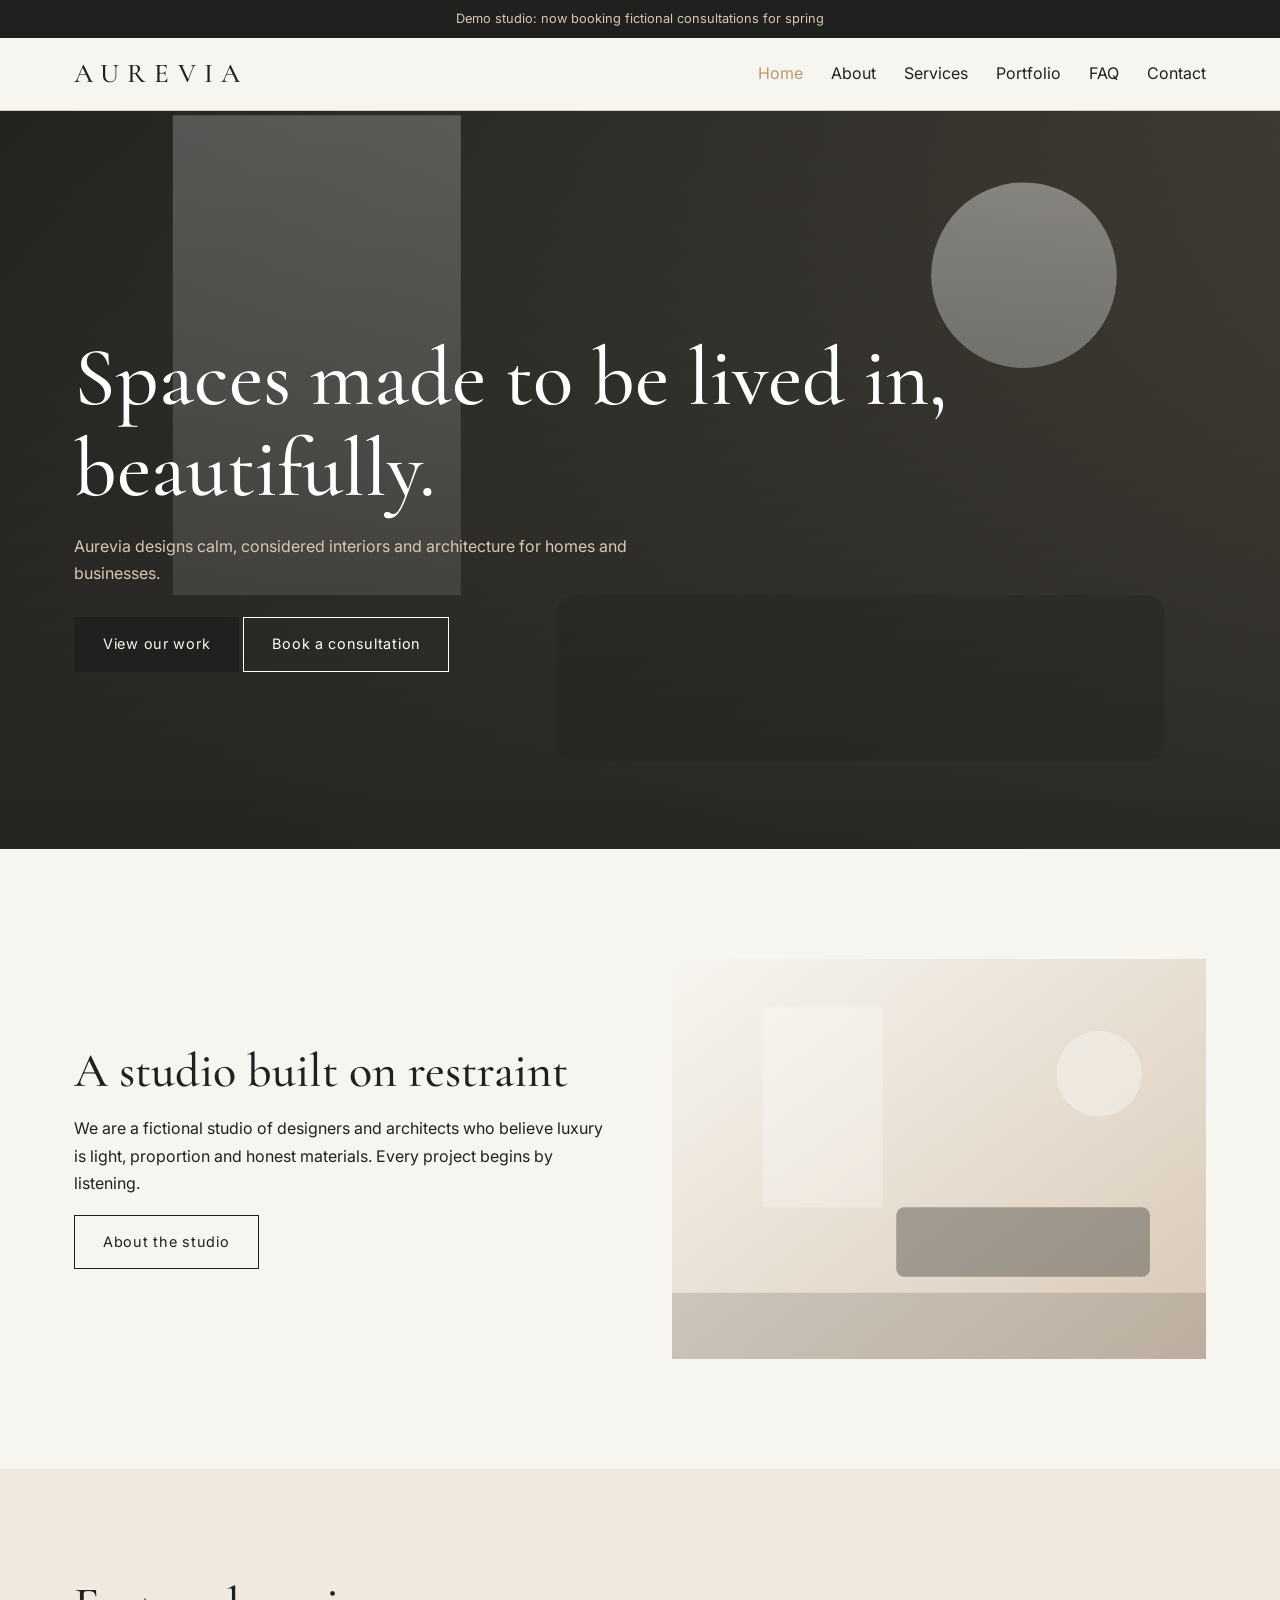
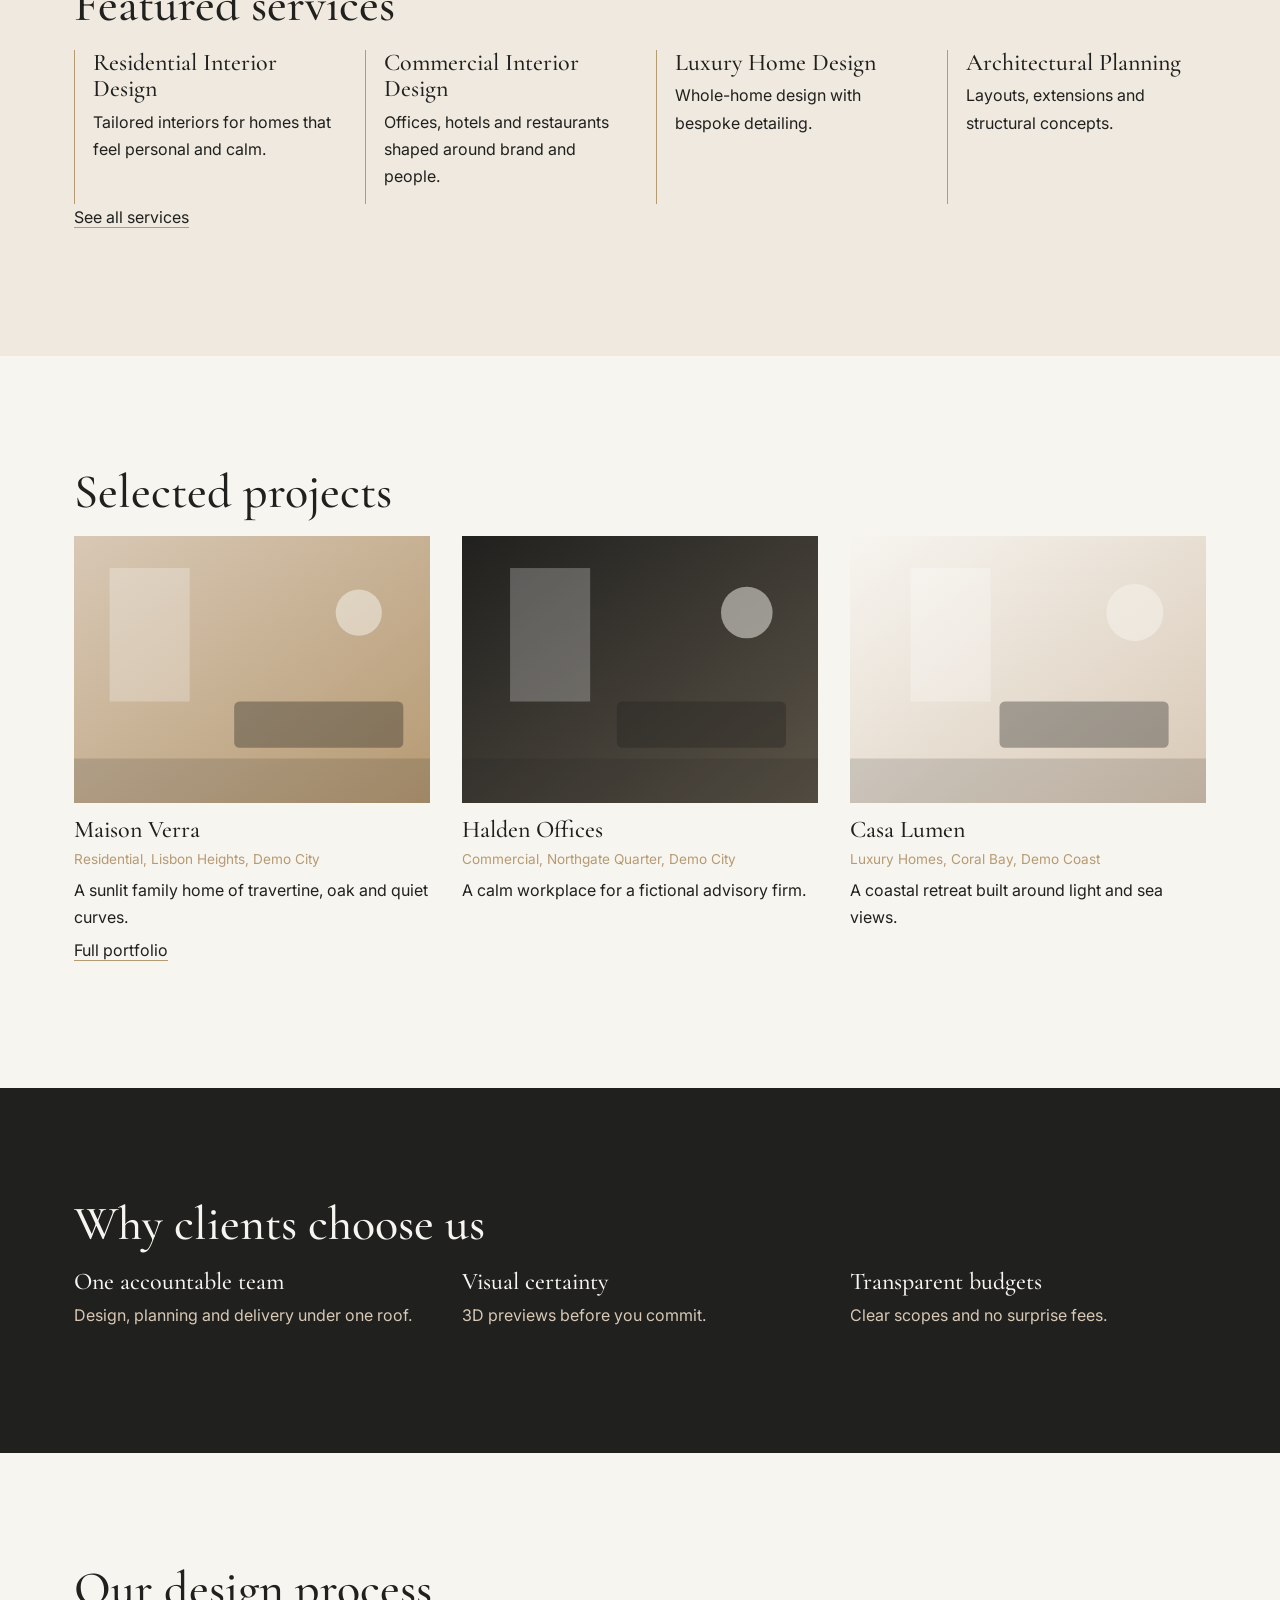
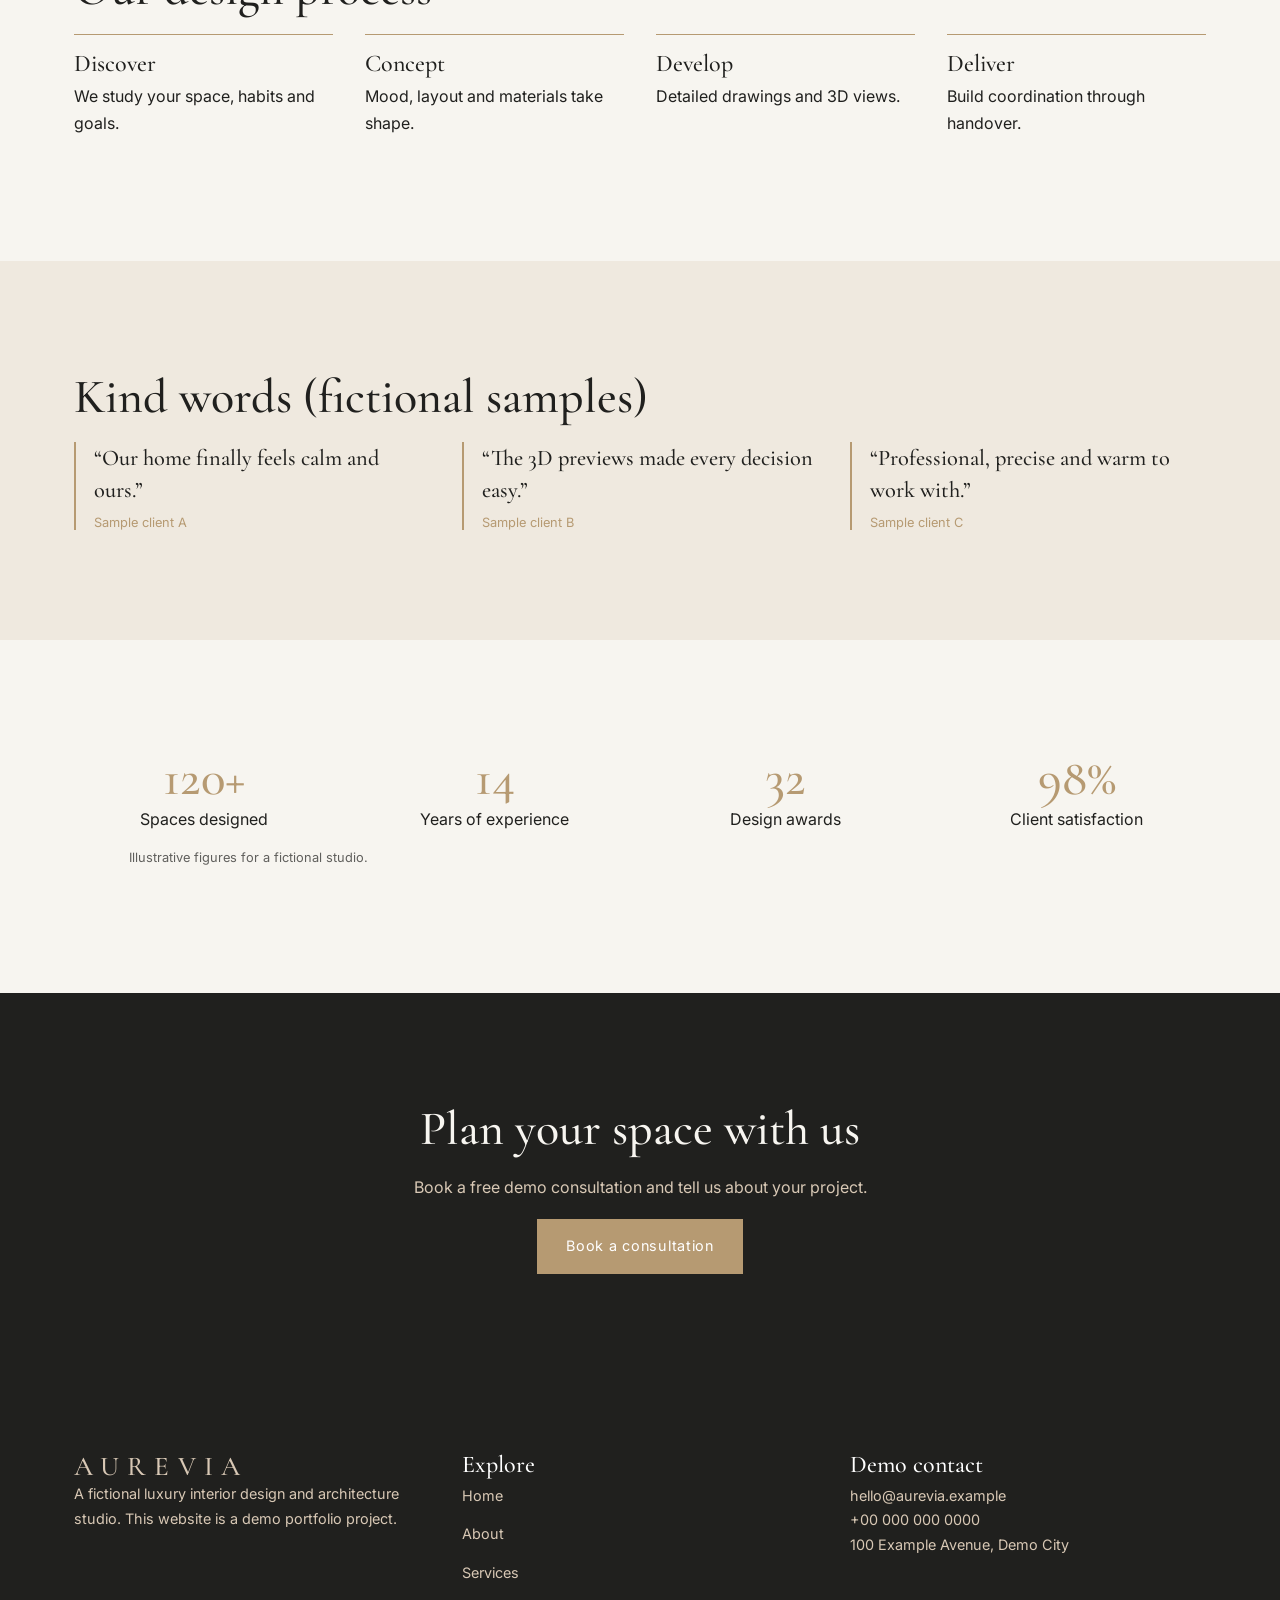
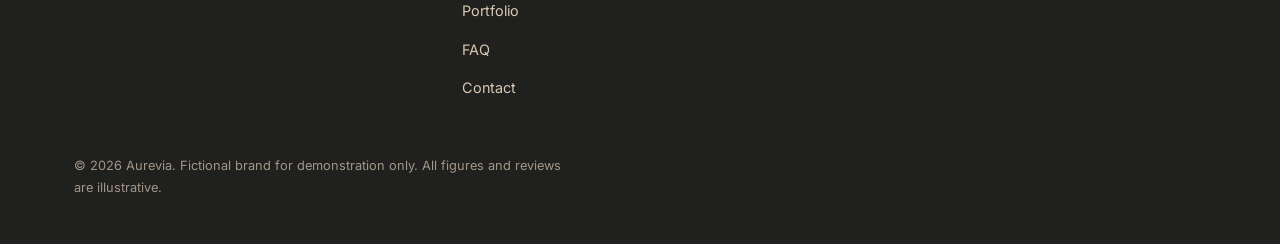
==== index.html @ c49447d6 "Add complete AUREVIA static website" ====
<!doctype html><html lang="en"><head><meta charset="utf-8"><meta name="viewport" content="width=device-width,initial-scale=1"><title>Luxury Interior Design & Architecture | AUREVIA</title><meta name="description" content="Aurevia is a fictional luxury interior design and architecture studio (demo website)."><meta property="og:title" content="Luxury Interior Design & Architecture | AUREVIA"><meta property="og:description" content="Aurevia is a fictional luxury interior design and architecture studio (demo website)."><meta property="og:type" content="website"><meta name="robots" content="index,follow"><link rel="preconnect" href="https://fonts.googleapis.com"><link href="https://fonts.googleapis.com/css2?family=Cormorant+Garamond:wght@400;500;600&family=Inter:wght@400;500&display=swap" rel="stylesheet"><link rel="stylesheet" href="css/style.css"><script type="application/ld+json">{"@context":"https://schema.org","@type":"HomeAndConstructionBusiness","name":"Aurevia (fictional demo)","address":{"@type":"PostalAddress","streetAddress":"100 Example Avenue","addressLocality":"Demo City"},"email":"hello@aurevia.example"}</script><noscript><style>#ld{display:none}.rv{opacity:1;transform:none}</style></noscript></head><body><div id="ld"><span class="logo">AUREVIA</span></div><a class="skip" href="#main">Skip to content</a><div class="bar">Demo studio: now booking fictional consultations for spring</div><header><div class="wrap nav"><a class="logo" href="index.html" aria-label="Aurevia home">AUREVIA</a><button class="burger" aria-label="Toggle menu" aria-expanded="false">☰</button><nav aria-label="Main"><ul><li><a href="index.html" class=on aria-current=page>Home</a></li><li><a href="about.html">About</a></li><li><a href="services.html">Services</a></li><li><a href="portfolio.html">Portfolio</a></li><li><a href="faq.html">FAQ</a></li><li><a href="contact.html">Contact</a></li></ul></nav></div></header><main id="main"><section class="hero"><svg viewBox="0 0 400 300" preserveAspectRatio="xMidYMid slice" role="img" aria-label="Warm modern living room"><defs><linearGradient id="g1" x1="0" y1="0" x2="1" y2="1"><stop offset="0" stop-color="#20201E"/><stop offset="1" stop-color="#5a5347"/></linearGradient></defs><rect width="400" height="300" fill="url(#g1)"/><rect x="54" y="36" width="90" height="150" fill="#fff" opacity=".25"/><rect x="174" y="186" width="190" height="52" rx="6" fill="#20201E" opacity=".35"/><circle cx="320" cy="86" r="29" fill="#F7F5F0" opacity=".5"/><rect y="250" width="400" height="50" fill="#20201E" opacity=".15"/></svg><div class="wrap"><h1>Spaces made to be lived in, beautifully.</h1><p>Aurevia designs calm, considered interiors and architecture for homes and businesses.</p><a class="btn" href="portfolio.html">View our work</a> <a class="btn o light" href="contact.html">Book a consultation</a></div></section>
<section><div class="wrap split"><div class="rv"><h2>A studio built on restraint</h2><p>We are a fictional studio of designers and architects who believe luxury is light, proportion and honest materials. Every project begins by listening.</p><a class="btn o" href="about.html">About the studio</a></div><div class="ph"><svg viewBox="0 0 400 300" preserveAspectRatio="xMidYMid slice" role="img" aria-label="Studio materials"><defs><linearGradient id="g2" x1="0" y1="0" x2="1" y2="1"><stop offset="0" stop-color="#F7F5F0"/><stop offset="1" stop-color="#D8C8B5"/></linearGradient></defs><rect width="400" height="300" fill="url(#g2)"/><rect x="68" y="36" width="90" height="150" fill="#fff" opacity=".25"/><rect x="168" y="186" width="190" height="52" rx="6" fill="#20201E" opacity=".35"/><circle cx="320" cy="86" r="32" fill="#F7F5F0" opacity=".5"/><rect y="250" width="400" height="50" fill="#20201E" opacity=".15"/></svg></div></div></section>
<section class="alt"><div class="wrap"><h2>Featured services</h2><div class="grid g4"><div class="rv sv"><h3>Residential Interior Design</h3><p>Tailored interiors for homes that feel personal and calm.</p></div><div class="rv sv"><h3>Commercial Interior Design</h3><p>Offices, hotels and restaurants shaped around brand and people.</p></div><div class="rv sv"><h3>Luxury Home Design</h3><p>Whole-home design with bespoke detailing.</p></div><div class="rv sv"><h3>Architectural Planning</h3><p>Layouts, extensions and structural concepts.</p></div></div><p><a class="link" href="services.html">See all services</a></p></div></section>
<section><div class="wrap"><h2>Selected projects</h2><div class="grid g3"><a class="card rv" href="project-maison-verra.html" data-c="Residential"><div class="ph"><svg viewBox="0 0 400 300" preserveAspectRatio="xMidYMid slice" role="img" aria-label="Maison Verra interior"><defs><linearGradient id="g0" x1="0" y1="0" x2="1" y2="1"><stop offset="0" stop-color="#D8C8B5"/><stop offset="1" stop-color="#B69A72"/></linearGradient></defs><rect width="400" height="300" fill="url(#g0)"/><rect x="40" y="36" width="90" height="150" fill="#fff" opacity=".25"/><rect x="180" y="186" width="190" height="52" rx="6" fill="#20201E" opacity=".35"/><circle cx="320" cy="86" r="26" fill="#F7F5F0" opacity=".5"/><rect y="250" width="400" height="50" fill="#20201E" opacity=".15"/></svg></div><h3>Maison Verra</h3><p class="meta">Residential, Lisbon Heights, Demo City</p><p>A sunlit family home of travertine, oak and quiet curves.</p></a><a class="card rv" href="project-halden-offices.html" data-c="Commercial"><div class="ph"><svg viewBox="0 0 400 300" preserveAspectRatio="xMidYMid slice" role="img" aria-label="Halden Offices interior"><defs><linearGradient id="g1" x1="0" y1="0" x2="1" y2="1"><stop offset="0" stop-color="#20201E"/><stop offset="1" stop-color="#5a5347"/></linearGradient></defs><rect width="400" height="300" fill="url(#g1)"/><rect x="54" y="36" width="90" height="150" fill="#fff" opacity=".25"/><rect x="174" y="186" width="190" height="52" rx="6" fill="#20201E" opacity=".35"/><circle cx="320" cy="86" r="29" fill="#F7F5F0" opacity=".5"/><rect y="250" width="400" height="50" fill="#20201E" opacity=".15"/></svg></div><h3>Halden Offices</h3><p class="meta">Commercial, Northgate Quarter, Demo City</p><p>A calm workplace for a fictional advisory firm.</p></a><a class="card rv" href="project-casa-lumen.html" data-c="Luxury Homes"><div class="ph"><svg viewBox="0 0 400 300" preserveAspectRatio="xMidYMid slice" role="img" aria-label="Casa Lumen interior"><defs><linearGradient id="g2" x1="0" y1="0" x2="1" y2="1"><stop offset="0" stop-color="#F7F5F0"/><stop offset="1" stop-color="#D8C8B5"/></linearGradient></defs><rect width="400" height="300" fill="url(#g2)"/><rect x="68" y="36" width="90" height="150" fill="#fff" opacity=".25"/><rect x="168" y="186" width="190" height="52" rx="6" fill="#20201E" opacity=".35"/><circle cx="320" cy="86" r="32" fill="#F7F5F0" opacity=".5"/><rect y="250" width="400" height="50" fill="#20201E" opacity=".15"/></svg></div><h3>Casa Lumen</h3><p class="meta">Luxury Homes, Coral Bay, Demo Coast</p><p>A coastal retreat built around light and sea views.</p></a></div><p><a class="link" href="portfolio.html">Full portfolio</a></p></div></section>
<section class="dark"><div class="wrap"><h2>Why clients choose us</h2><div class="grid g3"><div class="rv"><h3>One accountable team</h3><p>Design, planning and delivery under one roof.</p></div><div class="rv"><h3>Visual certainty</h3><p>3D previews before you commit.</p></div><div class="rv"><h3>Transparent budgets</h3><p>Clear scopes and no surprise fees.</p></div></div></div></section>
<section><div class="wrap"><h2>Our design process</h2><div class="grid g4"><div class="step rv"><h3>Discover</h3><p>We study your space, habits and goals.</p></div><div class="step rv"><h3>Concept</h3><p>Mood, layout and materials take shape.</p></div><div class="step rv"><h3>Develop</h3><p>Detailed drawings and 3D views.</p></div><div class="step rv"><h3>Deliver</h3><p>Build coordination through handover.</p></div></div></div></section>
<section class="alt"><div class="wrap"><h2>Kind words (fictional samples)</h2><div class="grid g3"><blockquote class="rv">“Our home finally feels calm and ours.”<footer2>Sample client A</footer2></blockquote><blockquote class="rv">“The 3D previews made every decision easy.”<footer2>Sample client B</footer2></blockquote><blockquote class="rv">“Professional, precise and warm to work with.”<footer2>Sample client C</footer2></blockquote></div></div></section>
<section><div class="wrap grid g4 center"><div class="rv"><p class="num">120+</p><p>Spaces designed</p></div><div class="rv"><p class="num">14</p><p>Years of experience</p></div><div class="rv"><p class="num">32</p><p>Design awards</p></div><div class="rv"><p class="num">98%</p><p>Client satisfaction</p></div></div><p class="center small">Illustrative figures for a fictional studio.</p></section><section class="dark"><div class="wrap center rv"><h2>Plan your space with us</h2><p>Book a free demo consultation and tell us about your project.</p><a class="btn" href="contact.html">Book a consultation</a></div></section></main><footer><div class="wrap grid g3"><div><span class="logo">AUREVIA</span><p>A fictional luxury interior design and architecture studio. This website is a demo portfolio project.</p></div><div><h3>Explore</h3><p><a href="index.html">Home</a></p><p><a href="about.html">About</a></p><p><a href="services.html">Services</a></p><p><a href="portfolio.html">Portfolio</a></p><p><a href="faq.html">FAQ</a></p><p><a href="contact.html">Contact</a></p></div><div><h3>Demo contact</h3><p>hello@aurevia.example<br>+00 000 000 0000<br>100 Example Avenue, Demo City</p></div></div><div class="wrap"><p class="small">© 2026 Aurevia. Fictional brand for demonstration only. All figures and reviews are illustrative.</p></div></footer><button id="top" aria-label="Back to top">↑</button><script src="js/main.js"></script></body></html>
---- css/style.css ----
:root{--iv:#F7F5F0;--ch:#20201E;--be:#D8C8B5;--go:#B69A72;--w:#fff}
*{box-sizing:border-box;margin:0}html{scroll-behavior:smooth}[hidden]{display:none!important}
body{font:16px/1.7 Inter,system-ui,sans-serif;background:var(--iv);color:var(--ch);overflow-x:hidden}
h1,h2,h3,.logo,.num{font-family:"Cormorant Garamond",Georgia,serif;font-weight:500;line-height:1.1}
h1{font-size:clamp(2.6rem,7vw,5.2rem)}h2{font-size:clamp(2rem,4vw,3rem);margin-bottom:18px}h3{font-size:1.5rem;margin-bottom:6px}
p{margin-bottom:14px;max-width:62ch}a{color:inherit;text-decoration:none}.small{font-size:.8rem;opacity:.7}
.wrap{max-width:1180px;margin:auto;padding:0 24px}section{padding:clamp(56px,9vw,110px) 0}.alt{background:#EFE9DF}
.center{text-align:center}.center p{margin-inline:auto}.link{border-bottom:1px solid var(--go)}
.skip{position:absolute;left:-999px}.skip:focus{left:8px;top:8px;background:#fff;padding:8px;z-index:200}
.bar{background:var(--ch);color:var(--be);text-align:center;font-size:.8rem;padding:8px 12px}
header{position:sticky;top:0;z-index:50;background:rgba(247,245,240,.95);backdrop-filter:blur(8px);border-bottom:1px solid var(--be)}
.nav{display:flex;align-items:center;justify-content:space-between;height:72px}.logo{font-size:1.7rem;letter-spacing:.3em}
.nav ul{display:flex;gap:28px;list-style:none;padding:0}.nav a:hover,.nav a.on{color:var(--go)}
.burger{display:none;background:none;border:0;font-size:1.6rem;cursor:pointer;color:inherit}
@media(max-width:860px){.burger{display:block}.nav ul{display:none;position:absolute;top:72px;left:0;right:0;background:var(--iv);flex-direction:column;padding:20px 24px;gap:16px;border-bottom:1px solid var(--be)}.nav ul.open{display:flex}}
.btn{display:inline-block;padding:14px 28px;border:1px solid var(--ch);background:var(--ch);color:var(--iv);cursor:pointer;font:inherit;font-size:.9rem;letter-spacing:.05em;transition:.3s;margin:4px 0}
.btn:hover{background:var(--go);border-color:var(--go);color:#fff}.btn.o{background:none;color:var(--ch)}.btn.o:hover{background:var(--ch);color:var(--iv)}
.btn.light{color:#fff;border-color:#fff}.dark .btn{background:var(--go);border-color:var(--go);color:#fff}
.hero{position:relative;min-height:82vh;display:flex;align-items:flex-end;color:#fff;padding:0}.hero.short{min-height:52vh}
.hero svg,.ph svg{position:absolute;inset:0;width:100%;height:100%}
.hero:after{content:"";position:absolute;inset:0;background:linear-gradient(0deg,rgba(32,32,30,.78),rgba(32,32,30,.1))}
.hero .wrap{position:relative;z-index:2;padding-bottom:72px;padding-top:120px;width:100%}.hero p{margin:18px 0 26px;color:var(--be)}
.ph{position:relative;overflow:hidden;aspect-ratio:4/3;background:var(--be)}.ph svg{transition:transform .8s}.card:hover .ph svg{transform:scale(1.05)}
.grid{display:grid;gap:32px}.g2{grid-template-columns:repeat(2,1fr)}.g3{grid-template-columns:repeat(3,1fr)}.g4{grid-template-columns:repeat(4,1fr)}
@media(max-width:900px){.g3,.g4{grid-template-columns:repeat(2,1fr)}}@media(max-width:600px){.g2,.g3,.g4{grid-template-columns:1fr}}
.split{display:grid;grid-template-columns:1fr 1fr;gap:64px;align-items:center}.split.top{align-items:start}.flip>:first-child{order:2}
@media(max-width:800px){.split{grid-template-columns:1fr;gap:32px}.flip>:first-child{order:0}}
.dark{background:var(--ch);color:var(--iv)}.dark p,footer p{color:var(--be)}
.card{display:block}.card h3{margin:14px 0 4px}.card p{margin-bottom:6px}.meta{font-size:.85rem;color:var(--go)}
.num{font-size:3.2rem;color:var(--go);margin:0}.step{border-top:1px solid var(--go);padding-top:16px}.sv{border-left:1px solid var(--go);padding-left:18px}
blockquote{font:500 1.4rem/1.4 "Cormorant Garamond",serif;border-left:2px solid var(--go);padding-left:18px}footer2{display:block;font:.8rem Inter;margin-top:10px;color:var(--go)}
.filters{display:flex;gap:10px;flex-wrap:wrap;margin:24px 0 36px}.filters button{padding:8px 18px;border:1px solid var(--be);background:none;cursor:pointer;font:inherit;color:inherit}.filters .on{background:var(--ch);color:var(--iv)}
.acc>div{border-bottom:1px solid var(--be)}.acc button{width:100%;text-align:left;background:none;border:0;padding:20px 0;font:500 1.05rem Inter;cursor:pointer;display:flex;justify-content:space-between;color:inherit}
.acc .a{max-height:0;overflow:hidden;transition:max-height .4s}
form{display:grid;gap:16px}label{font-size:.85rem}input,select,textarea{width:100%;padding:13px;border:1px solid var(--be);background:#fff;font:inherit;margin-top:6px}
.err{color:#9b2c2c;font-size:.8rem;display:block;min-height:1em}#note{padding:14px;background:#fff;border-left:3px solid var(--go);display:none}#note.on{display:block}
footer{background:var(--ch);color:var(--be);padding:64px 0 32px;font-size:.9rem}footer h3{color:#fff}footer a:hover{color:var(--go)}footer .small{margin-top:40px}
#top{position:fixed;right:20px;bottom:20px;width:46px;height:46px;border:0;background:var(--go);color:#fff;cursor:pointer;opacity:0;pointer-events:none;transition:.3s;z-index:40}#top.show{opacity:1;pointer-events:auto}
.rv{opacity:0;transform:translateY(20px);transition:opacity .8s,transform .8s}.rv.in{opacity:1;transform:none}
:focus-visible{outline:2px solid var(--go);outline-offset:3px}
#ld{position:fixed;inset:0;background:var(--iv);z-index:99;display:grid;place-items:center;transition:opacity .6s}#ld.h{opacity:0;pointer-events:none}
@media(prefers-reduced-motion:reduce){*{transition:none!important;scroll-behavior:auto!important}}


/* AUREVIA contact form refinement */
.contact-section{padding-block:clamp(64px,9vw,112px)}
.contact-layout{display:grid;grid-template-columns:minmax(220px,.72fr) minmax(0,1.28fr);gap:clamp(32px,6vw,88px);align-items:start}
.contact-copy{padding-top:clamp(6px,2vw,28px)}
.eyebrow{margin:0 0 14px;color:var(--go);font-size:.72rem;font-weight:600;letter-spacing:.18em;text-transform:uppercase}
.contact-copy h1{max-width:9ch;margin:0 0 20px}
.contact-lede{max-width:34ch;color:#5f5b54;font-size:1.05rem}
.contact-details{margin-top:42px;padding-top:24px;border-top:1px solid var(--be)}
.detail-label{margin:0 0 18px;font-size:.75rem;font-weight:600;letter-spacing:.15em;text-transform:uppercase}
.contact-details dl{display:grid;gap:16px}
.contact-details dl>div{display:grid;grid-template-columns:70px 1fr;gap:12px}
.contact-details dt{color:#777168;font-size:.82rem}
.contact-details dd{font-size:.93rem}
.contact-details .demo-note{margin:22px 0 0;color:#777168;font-size:.8rem}
.contact-form{display:block;padding:clamp(24px,4vw,48px);background:#fff;border:1px solid rgba(182,154,114,.32);box-shadow:0 22px 60px rgba(32,32,30,.08)}
.form-heading{margin-bottom:26px}
.form-heading h2{margin:0 0 10px;font-size:clamp(1.9rem,3.6vw,2.7rem)}
.form-heading>p:last-child{margin:0;color:#777168;font-size:.88rem}
.required-mark{color:#9b7545;font-weight:700}
.optional-label{margin-left:6px;color:#777168;font-size:.76rem;font-weight:400}
.form-grid{display:grid;grid-template-columns:repeat(2,minmax(0,1fr));gap:20px 18px;margin:0 0 24px}
.field{min-width:0}
.field-full{grid-column:1/-1}
.field label{display:block;font-size:.86rem;font-weight:500}
.contact-form input,.contact-form select,.contact-form textarea{margin-top:7px;border:1px solid #d7cfc3;border-radius:0;background:#fff;color:var(--ch);transition:border-color .2s,box-shadow .2s}
.contact-form select{min-height:50px}
.contact-form input:focus,.contact-form select:focus,.contact-form textarea:focus{border-color:var(--go);outline:none;box-shadow:0 0 0 3px rgba(182,154,114,.18)}
.contact-form [aria-invalid="true"]{border-color:#9b2c2c;background:#fffdfd}
.contact-form textarea{min-height:148px;resize:vertical}
.field-hint{display:block;margin-top:6px;color:#777168;font-size:.75rem;line-height:1.45}
.contact-form .err{display:block;min-height:0;margin-top:5px;color:#9b2c2c;font-size:.78rem;line-height:1.4}
.contact-form .err[hidden]{display:none}
.contact-submit{min-width:190px;margin:0;padding:14px 24px}
#note.form-status{padding:0;margin:16px 0 0;border:0;background:transparent}
#note.form-status.on{display:block;padding:13px 16px;border-left:3px solid var(--go);background:#f7f5f0;color:var(--ch)}
#note.form-status[hidden]{display:none!important}
.form-disclaimer{margin:16px 0 0;color:#777168;font-size:.78rem;line-height:1.5}
@media(max-width:800px){.contact-layout{grid-template-columns:1fr;gap:34px}.contact-copy{padding-top:0}.contact-copy h1{max-width:none}.contact-details{margin-top:28px}}
@media(max-width:560px){.form-grid{grid-template-columns:1fr;gap:17px}.field-full{grid-column:auto}.contact-form{padding:24px 20px}.contact-details dl>div{grid-template-columns:62px 1fr}}
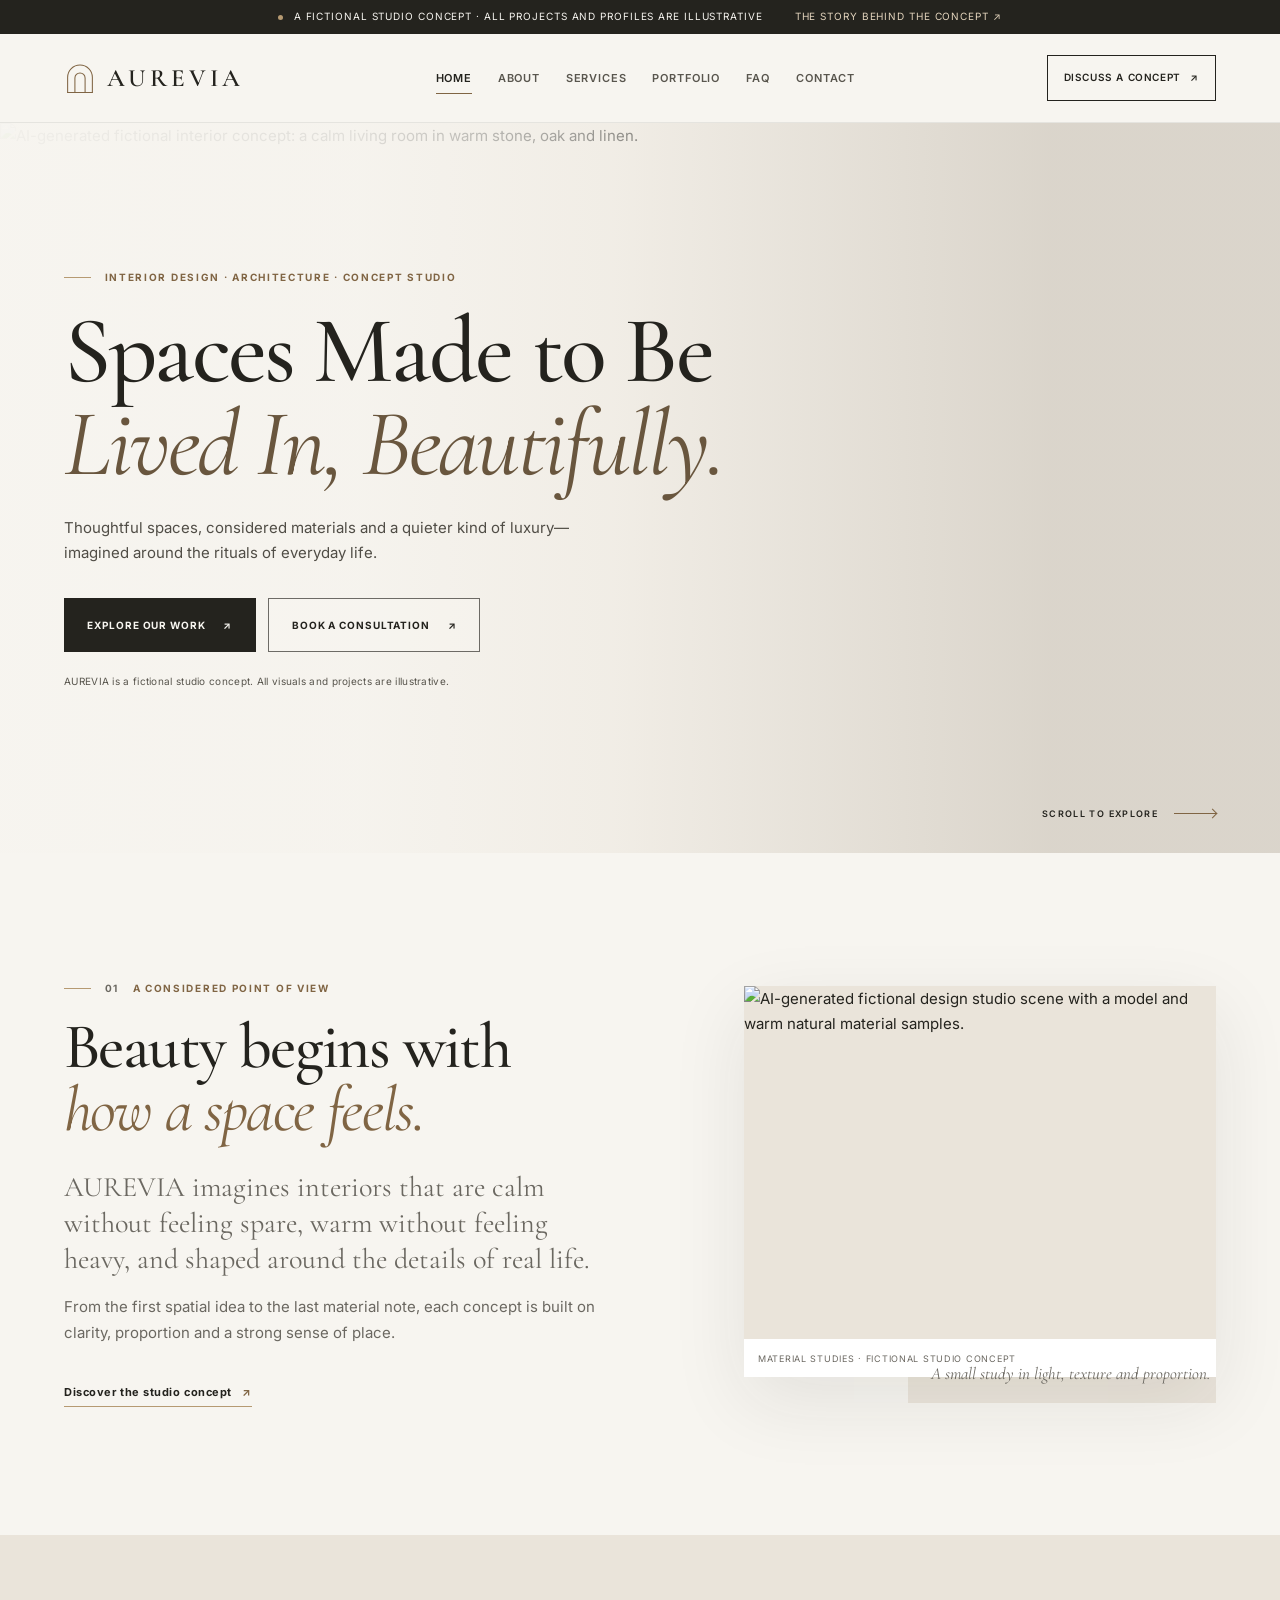
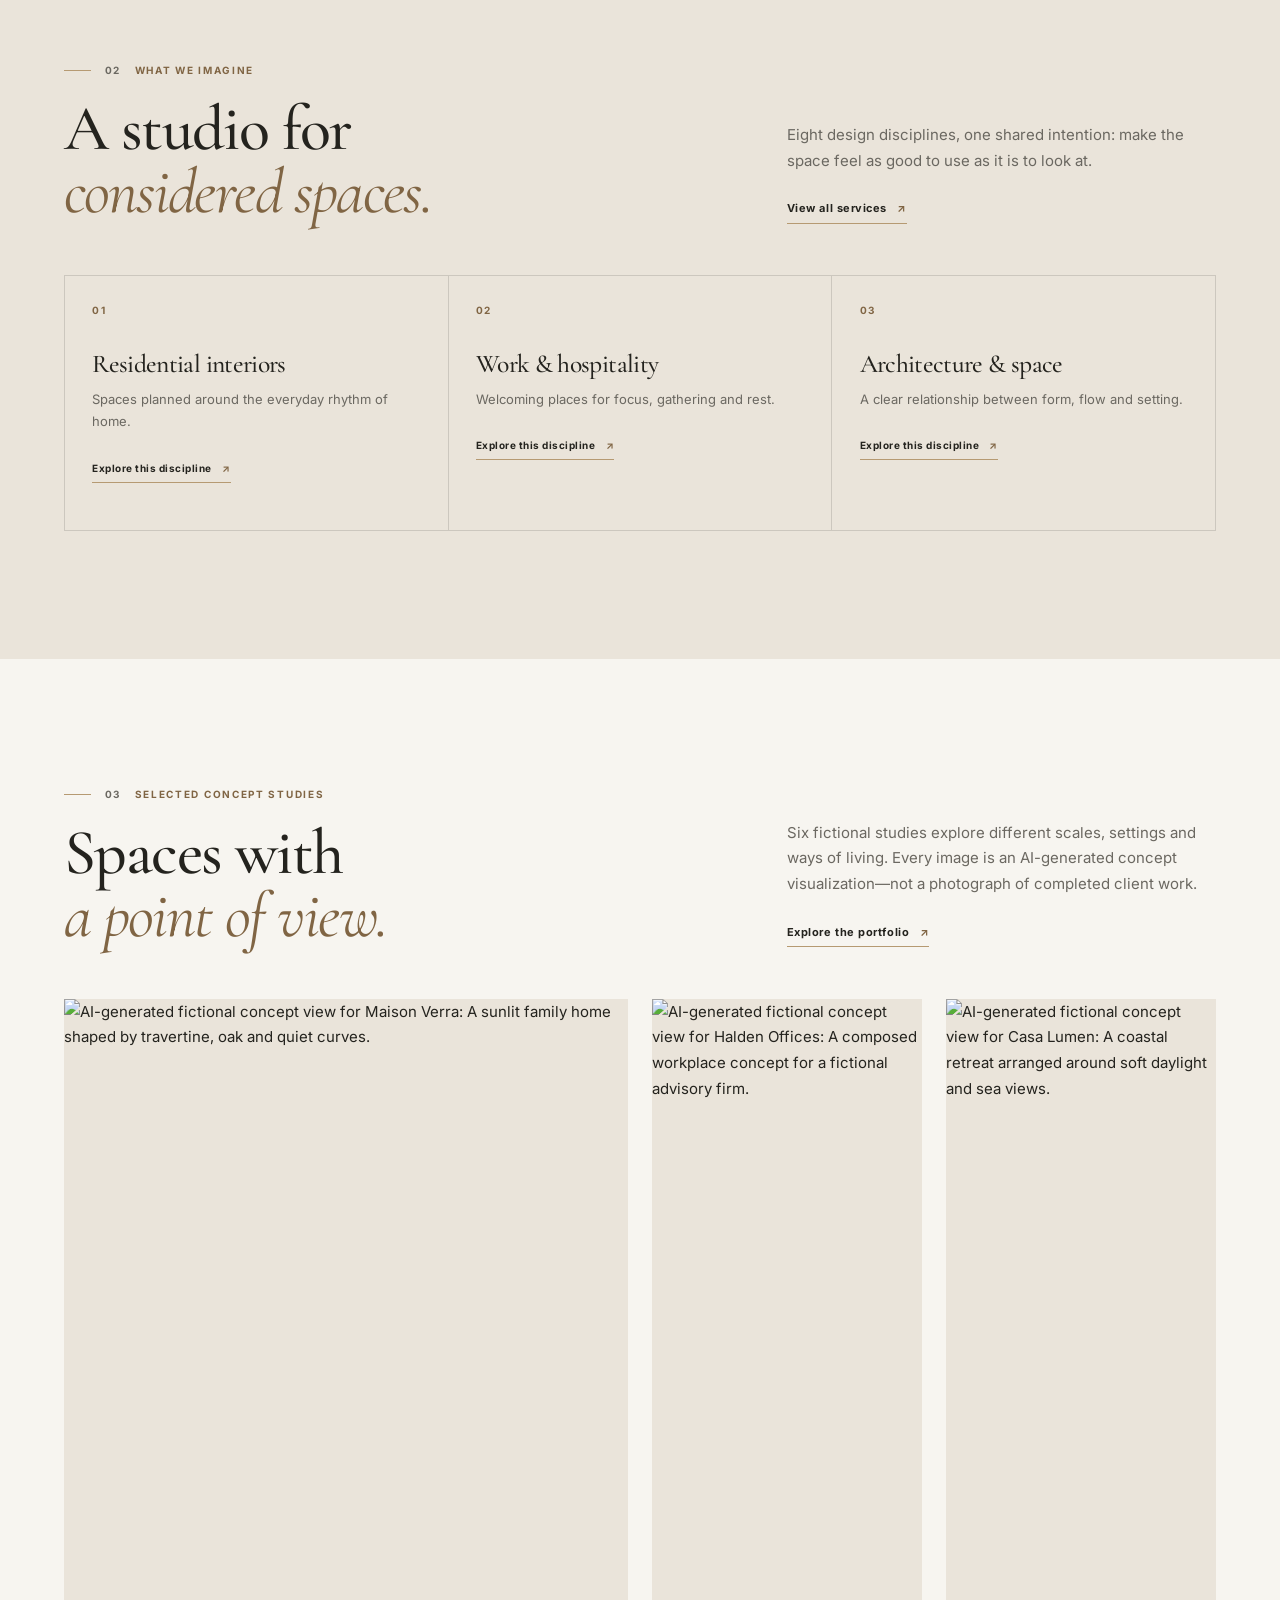
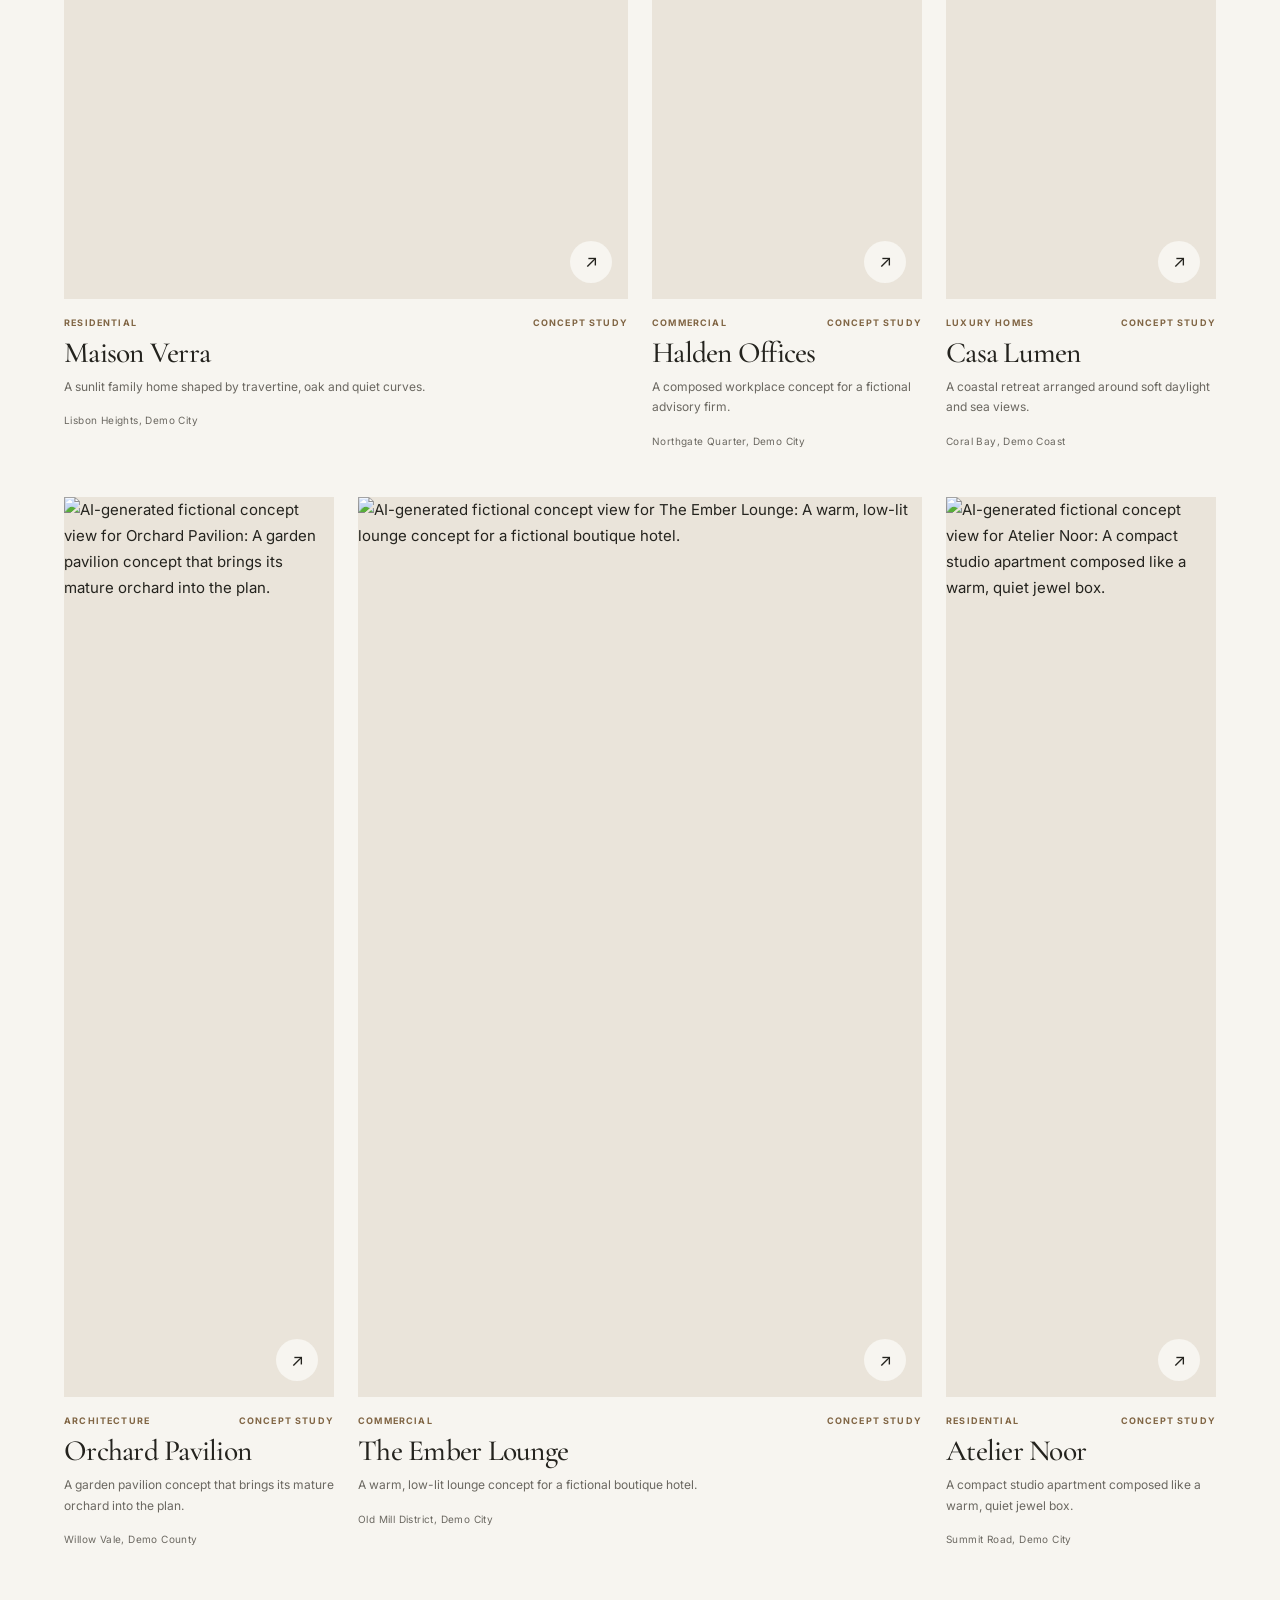
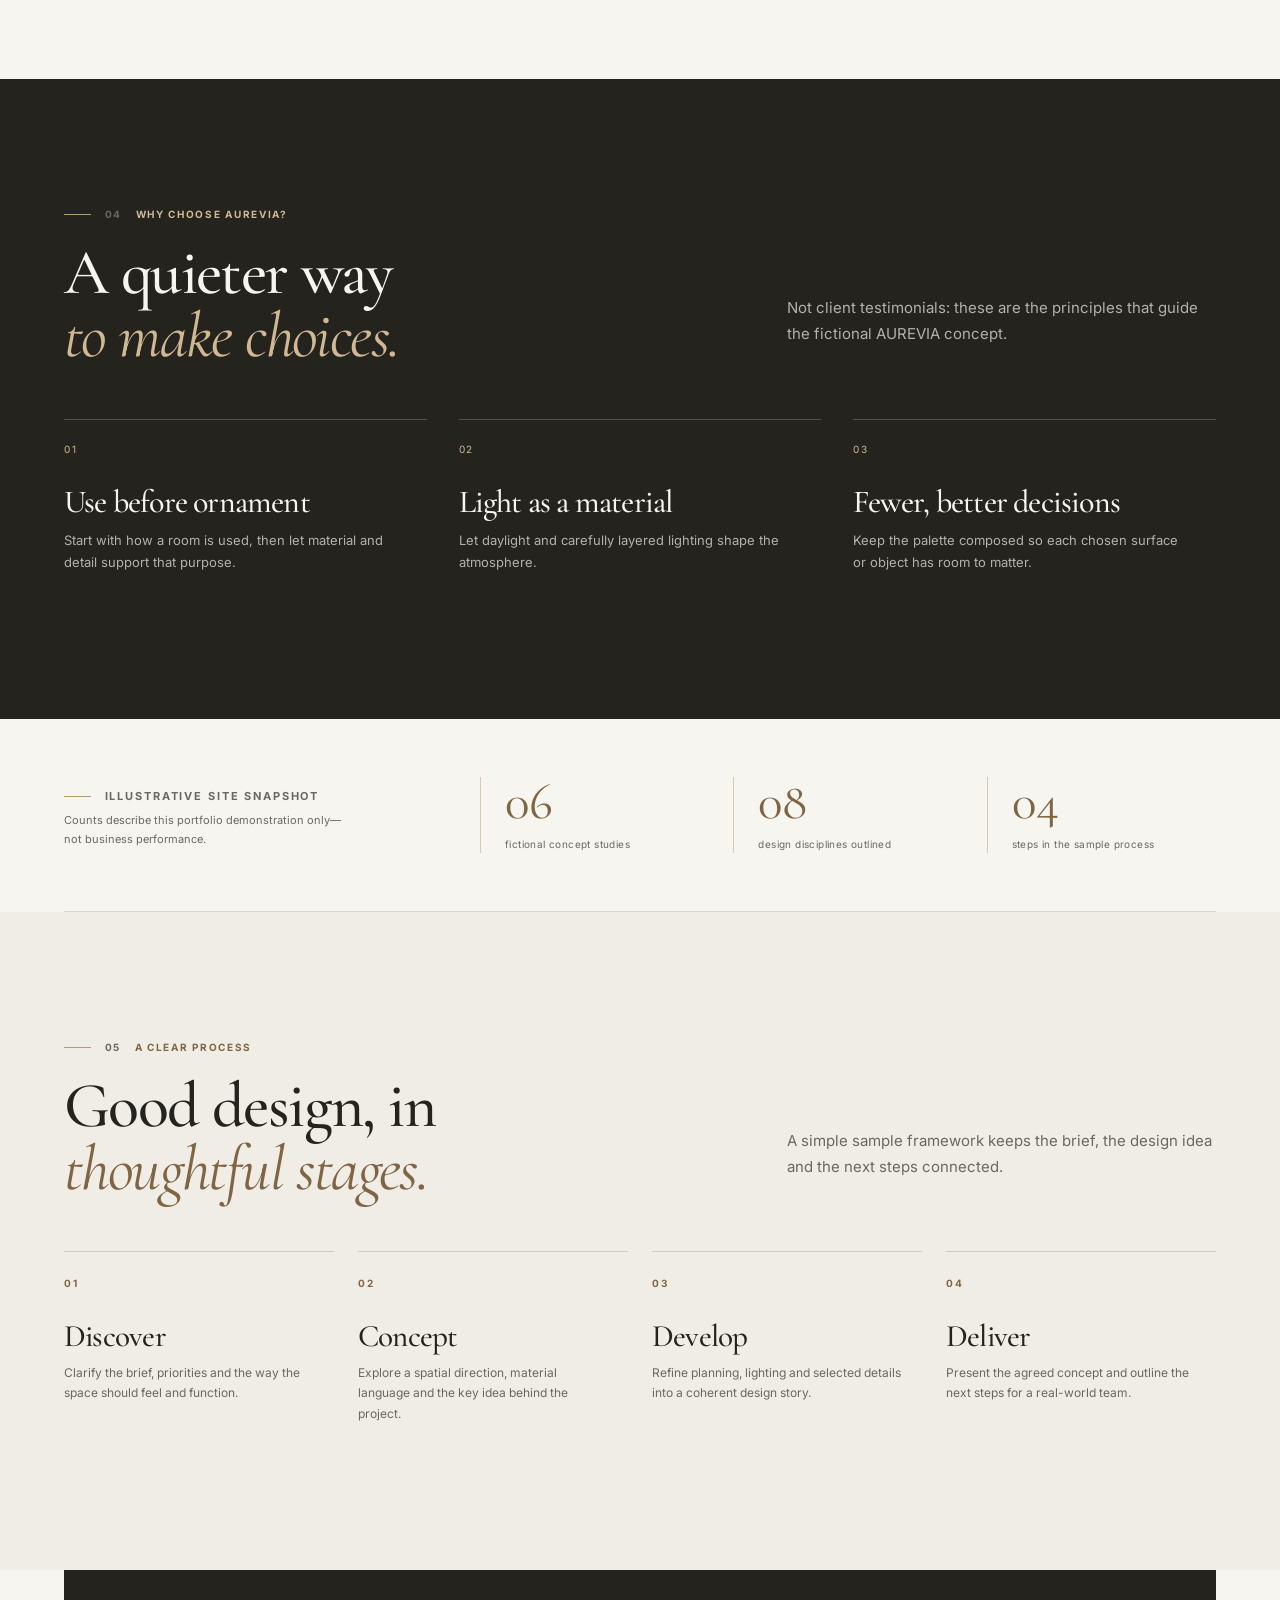
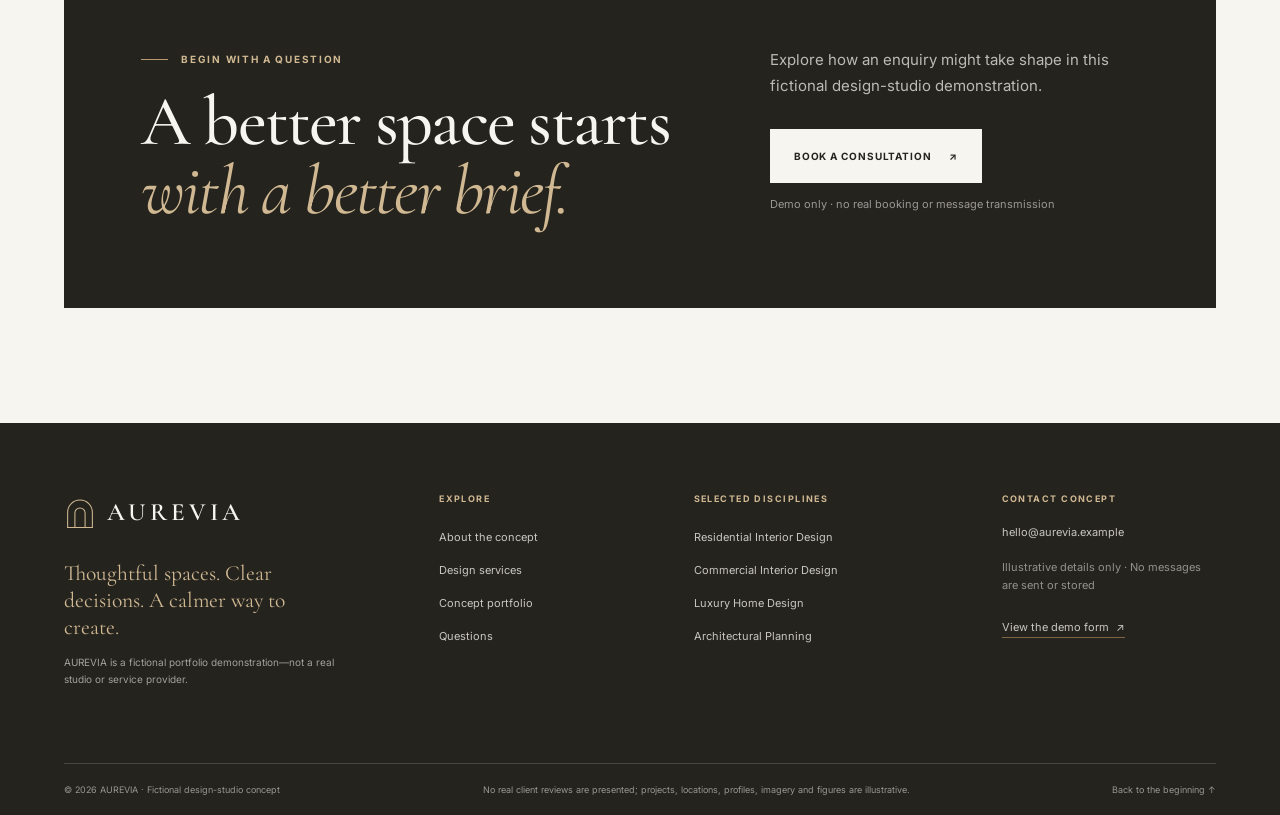
==== commit 9a169f9b: "Complete AUREVIA website redesign" ====
--- a/index.html
+++ b/index.html
@@ -1,8 +1,280 @@
-<!doctype html><html lang="en"><head><meta charset="utf-8"><meta name="viewport" content="width=device-width,initial-scale=1"><title>Luxury Interior Design & Architecture | AUREVIA</title><meta name="description" content="Aurevia is a fictional luxury interior design and architecture studio (demo website)."><meta property="og:title" content="Luxury Interior Design & Architecture | AUREVIA"><meta property="og:description" content="Aurevia is a fictional luxury interior design and architecture studio (demo website)."><meta property="og:type" content="website"><meta name="robots" content="index,follow"><link rel="preconnect" href="https://fonts.googleapis.com"><link href="https://fonts.googleapis.com/css2?family=Cormorant+Garamond:wght@400;500;600&family=Inter:wght@400;500&display=swap" rel="stylesheet"><link rel="stylesheet" href="css/style.css"><script type="application/ld+json">{"@context":"https://schema.org","@type":"HomeAndConstructionBusiness","name":"Aurevia (fictional demo)","address":{"@type":"PostalAddress","streetAddress":"100 Example Avenue","addressLocality":"Demo City"},"email":"hello@aurevia.example"}</script><noscript><style>#ld{display:none}.rv{opacity:1;transform:none}</style></noscript></head><body><div id="ld"><span class="logo">AUREVIA</span></div><a class="skip" href="#main">Skip to content</a><div class="bar">Demo studio: now booking fictional consultations for spring</div><header><div class="wrap nav"><a class="logo" href="index.html" aria-label="Aurevia home">AUREVIA</a><button class="burger" aria-label="Toggle menu" aria-expanded="false">☰</button><nav aria-label="Main"><ul><li><a href="index.html" class=on aria-current=page>Home</a></li><li><a href="about.html">About</a></li><li><a href="services.html">Services</a></li><li><a href="portfolio.html">Portfolio</a></li><li><a href="faq.html">FAQ</a></li><li><a href="contact.html">Contact</a></li></ul></nav></div></header><main id="main"><section class="hero"><svg viewBox="0 0 400 300" preserveAspectRatio="xMidYMid slice" role="img" aria-label="Warm modern living room"><defs><linearGradient id="g1" x1="0" y1="0" x2="1" y2="1"><stop offset="0" stop-color="#20201E"/><stop offset="1" stop-color="#5a5347"/></linearGradient></defs><rect width="400" height="300" fill="url(#g1)"/><rect x="54" y="36" width="90" height="150" fill="#fff" opacity=".25"/><rect x="174" y="186" width="190" height="52" rx="6" fill="#20201E" opacity=".35"/><circle cx="320" cy="86" r="29" fill="#F7F5F0" opacity=".5"/><rect y="250" width="400" height="50" fill="#20201E" opacity=".15"/></svg><div class="wrap"><h1>Spaces made to be lived in, beautifully.</h1><p>Aurevia designs calm, considered interiors and architecture for homes and businesses.</p><a class="btn" href="portfolio.html">View our work</a> <a class="btn o light" href="contact.html">Book a consultation</a></div></section>
-<section><div class="wrap split"><div class="rv"><h2>A studio built on restraint</h2><p>We are a fictional studio of designers and architects who believe luxury is light, proportion and honest materials. Every project begins by listening.</p><a class="btn o" href="about.html">About the studio</a></div><div class="ph"><svg viewBox="0 0 400 300" preserveAspectRatio="xMidYMid slice" role="img" aria-label="Studio materials"><defs><linearGradient id="g2" x1="0" y1="0" x2="1" y2="1"><stop offset="0" stop-color="#F7F5F0"/><stop offset="1" stop-color="#D8C8B5"/></linearGradient></defs><rect width="400" height="300" fill="url(#g2)"/><rect x="68" y="36" width="90" height="150" fill="#fff" opacity=".25"/><rect x="168" y="186" width="190" height="52" rx="6" fill="#20201E" opacity=".35"/><circle cx="320" cy="86" r="32" fill="#F7F5F0" opacity=".5"/><rect y="250" width="400" height="50" fill="#20201E" opacity=".15"/></svg></div></div></section>
-<section class="alt"><div class="wrap"><h2>Featured services</h2><div class="grid g4"><div class="rv sv"><h3>Residential Interior Design</h3><p>Tailored interiors for homes that feel personal and calm.</p></div><div class="rv sv"><h3>Commercial Interior Design</h3><p>Offices, hotels and restaurants shaped around brand and people.</p></div><div class="rv sv"><h3>Luxury Home Design</h3><p>Whole-home design with bespoke detailing.</p></div><div class="rv sv"><h3>Architectural Planning</h3><p>Layouts, extensions and structural concepts.</p></div></div><p><a class="link" href="services.html">See all services</a></p></div></section>
-<section><div class="wrap"><h2>Selected projects</h2><div class="grid g3"><a class="card rv" href="project-maison-verra.html" data-c="Residential"><div class="ph"><svg viewBox="0 0 400 300" preserveAspectRatio="xMidYMid slice" role="img" aria-label="Maison Verra interior"><defs><linearGradient id="g0" x1="0" y1="0" x2="1" y2="1"><stop offset="0" stop-color="#D8C8B5"/><stop offset="1" stop-color="#B69A72"/></linearGradient></defs><rect width="400" height="300" fill="url(#g0)"/><rect x="40" y="36" width="90" height="150" fill="#fff" opacity=".25"/><rect x="180" y="186" width="190" height="52" rx="6" fill="#20201E" opacity=".35"/><circle cx="320" cy="86" r="26" fill="#F7F5F0" opacity=".5"/><rect y="250" width="400" height="50" fill="#20201E" opacity=".15"/></svg></div><h3>Maison Verra</h3><p class="meta">Residential, Lisbon Heights, Demo City</p><p>A sunlit family home of travertine, oak and quiet curves.</p></a><a class="card rv" href="project-halden-offices.html" data-c="Commercial"><div class="ph"><svg viewBox="0 0 400 300" preserveAspectRatio="xMidYMid slice" role="img" aria-label="Halden Offices interior"><defs><linearGradient id="g1" x1="0" y1="0" x2="1" y2="1"><stop offset="0" stop-color="#20201E"/><stop offset="1" stop-color="#5a5347"/></linearGradient></defs><rect width="400" height="300" fill="url(#g1)"/><rect x="54" y="36" width="90" height="150" fill="#fff" opacity=".25"/><rect x="174" y="186" width="190" height="52" rx="6" fill="#20201E" opacity=".35"/><circle cx="320" cy="86" r="29" fill="#F7F5F0" opacity=".5"/><rect y="250" width="400" height="50" fill="#20201E" opacity=".15"/></svg></div><h3>Halden Offices</h3><p class="meta">Commercial, Northgate Quarter, Demo City</p><p>A calm workplace for a fictional advisory firm.</p></a><a class="card rv" href="project-casa-lumen.html" data-c="Luxury Homes"><div class="ph"><svg viewBox="0 0 400 300" preserveAspectRatio="xMidYMid slice" role="img" aria-label="Casa Lumen interior"><defs><linearGradient id="g2" x1="0" y1="0" x2="1" y2="1"><stop offset="0" stop-color="#F7F5F0"/><stop offset="1" stop-color="#D8C8B5"/></linearGradient></defs><rect width="400" height="300" fill="url(#g2)"/><rect x="68" y="36" width="90" height="150" fill="#fff" opacity=".25"/><rect x="168" y="186" width="190" height="52" rx="6" fill="#20201E" opacity=".35"/><circle cx="320" cy="86" r="32" fill="#F7F5F0" opacity=".5"/><rect y="250" width="400" height="50" fill="#20201E" opacity=".15"/></svg></div><h3>Casa Lumen</h3><p class="meta">Luxury Homes, Coral Bay, Demo Coast</p><p>A coastal retreat built around light and sea views.</p></a></div><p><a class="link" href="portfolio.html">Full portfolio</a></p></div></section>
-<section class="dark"><div class="wrap"><h2>Why clients choose us</h2><div class="grid g3"><div class="rv"><h3>One accountable team</h3><p>Design, planning and delivery under one roof.</p></div><div class="rv"><h3>Visual certainty</h3><p>3D previews before you commit.</p></div><div class="rv"><h3>Transparent budgets</h3><p>Clear scopes and no surprise fees.</p></div></div></div></section>
-<section><div class="wrap"><h2>Our design process</h2><div class="grid g4"><div class="step rv"><h3>Discover</h3><p>We study your space, habits and goals.</p></div><div class="step rv"><h3>Concept</h3><p>Mood, layout and materials take shape.</p></div><div class="step rv"><h3>Develop</h3><p>Detailed drawings and 3D views.</p></div><div class="step rv"><h3>Deliver</h3><p>Build coordination through handover.</p></div></div></div></section>
-<section class="alt"><div class="wrap"><h2>Kind words (fictional samples)</h2><div class="grid g3"><blockquote class="rv">“Our home finally feels calm and ours.”<footer2>Sample client A</footer2></blockquote><blockquote class="rv">“The 3D previews made every decision easy.”<footer2>Sample client B</footer2></blockquote><blockquote class="rv">“Professional, precise and warm to work with.”<footer2>Sample client C</footer2></blockquote></div></div></section>
-<section><div class="wrap grid g4 center"><div class="rv"><p class="num">120+</p><p>Spaces designed</p></div><div class="rv"><p class="num">14</p><p>Years of experience</p></div><div class="rv"><p class="num">32</p><p>Design awards</p></div><div class="rv"><p class="num">98%</p><p>Client satisfaction</p></div></div><p class="center small">Illustrative figures for a fictional studio.</p></section><section class="dark"><div class="wrap center rv"><h2>Plan your space with us</h2><p>Book a free demo consultation and tell us about your project.</p><a class="btn" href="contact.html">Book a consultation</a></div></section></main><footer><div class="wrap grid g3"><div><span class="logo">AUREVIA</span><p>A fictional luxury interior design and architecture studio. This website is a demo portfolio project.</p></div><div><h3>Explore</h3><p><a href="index.html">Home</a></p><p><a href="about.html">About</a></p><p><a href="services.html">Services</a></p><p><a href="portfolio.html">Portfolio</a></p><p><a href="faq.html">FAQ</a></p><p><a href="contact.html">Contact</a></p></div><div><h3>Demo contact</h3><p>hello@aurevia.example<br>+00 000 000 0000<br>100 Example Avenue, Demo City</p></div></div><div class="wrap"><p class="small">© 2026 Aurevia. Fictional brand for demonstration only. All figures and reviews are illustrative.</p></div></footer><button id="top" aria-label="Back to top">↑</button><script src="js/main.js"></script></body></html>+<!doctype html>
+<html lang="en">
+<head>
+  <meta charset="utf-8">
+  <meta name="viewport" content="width=device-width, initial-scale=1">
+  <meta name="theme-color" content="#f7f5f0">
+  <link rel="icon" type="image/svg+xml" href="favicon.svg">
+  <meta name="keywords" content="interior design, architecture, luxury interiors, space planning, AUREVIA portfolio demo">
+  <meta name="description" content="Discover AUREVIA, a fictional interior design and architecture portfolio concept shaped around thoughtful spaces, considered materials and everyday life.">
+  <meta name="robots" content="index,follow,max-image-preview:large">
+  <title>AUREVIA — Interior Design &amp; Architecture</title>
+  <link rel="canonical" href="https://sksakin031-byte.github.io/AUREVIA/">
+  <meta property="og:type" content="website">
+  <meta property="og:site_name" content="AUREVIA">
+  <meta property="og:title" content="AUREVIA — Interior Design &amp; Architecture">
+  <meta property="og:description" content="Discover AUREVIA, a fictional interior design and architecture portfolio concept shaped around thoughtful spaces, considered materials and everyday life.">
+  <meta property="og:url" content="https://sksakin031-byte.github.io/AUREVIA/">
+  <meta property="og:image" content="https://aurevia-hoajclxw.manus.space/manus-storage/async-images/ZBsbReBGLxy5SdeJqJGqSG/image-1.webp">
+  <meta property="og:image:alt" content="AI-generated fictional architectural concept visual for AUREVIA">
+  <meta name="twitter:card" content="summary_large_image">
+  <meta name="twitter:title" content="AUREVIA — Interior Design &amp; Architecture">
+  <meta name="twitter:description" content="Discover AUREVIA, a fictional interior design and architecture portfolio concept shaped around thoughtful spaces, considered materials and everyday life.">
+  <meta name="twitter:image" content="https://aurevia-hoajclxw.manus.space/manus-storage/async-images/ZBsbReBGLxy5SdeJqJGqSG/image-1.webp">
+  <link rel="preconnect" href="https://fonts.googleapis.com">
+  <link rel="preconnect" href="https://fonts.gstatic.com" crossorigin>
+  <link href="https://fonts.googleapis.com/css2?family=Cormorant+Garamond:wght@400;500;600;700&family=Inter:wght@400;500;600;700&display=swap" rel="stylesheet">
+  <link rel="stylesheet" href="css/style.css">
+  <script type="application/ld+json">{"@context":"https://schema.org","@type":"Organization","name":"AUREVIA (fictional portfolio demo)","url":"https://sksakin031-byte.github.io/AUREVIA/","description":"A fictional interior design and architecture portfolio concept. Not a real business or service provider."}</script>
+  <script src="js/main.js" defer></script>
+</head>
+<body class="page-home">
+  <a class="skip-link" href="#main-content">Skip to content</a>
+    <div class="announcement" role="note">
+      <p><span class="announcement-dot" aria-hidden="true"></span> A fictional studio concept · All projects and profiles are illustrative</p>
+      <a href="./about.html">The story behind the concept <span aria-hidden="true">↗</span></a>
+    </div>
+    <header class="site-header">
+      <div class="header-inner">
+        <a class="brand" href="./index.html" aria-label="AUREVIA home">
+      <svg class="brand-mark" viewBox="0 0 44 48" aria-hidden="true" focusable="false">
+        <path d="M5 44V23a17 17 0 0 1 34 0v21" />
+        <path d="M15 44V24a7 7 0 0 1 14 0v20" />
+        <path d="M5 44h34" />
+      </svg>
+      <span class="brand-word">AUREVIA</span>
+    </a>
+        <button class="menu-toggle" type="button" aria-label="Open navigation" aria-expanded="false" aria-controls="primary-nav">
+          <span></span><span></span>
+        </button>
+        <nav class="primary-nav" id="primary-nav" aria-label="Primary navigation">
+          <a href="./index.html" aria-current="page">Home</a><a href="./about.html">About</a><a href="./services.html">Services</a><a href="./portfolio.html">Portfolio</a><a href="./faq.html">FAQ</a><a href="./contact.html">Contact</a>
+        </nav>
+        <a class="header-cta" href="./contact.html#contact-form">Discuss a concept <span aria-hidden="true">↗</span></a>
+      </div>
+    </header>
+  <main id="main-content">
+    <section class="home-hero" aria-labelledby="home-title">
+      <div class="home-hero-media"><img src="https://aurevia-hoajclxw.manus.space/manus-storage/async-images/ZBsbReBGLxy5SdeJqJGqSG/image-1.webp" alt="AI-generated fictional interior concept: a calm living room in warm stone, oak and linen." width="2100" height="900" class="home-hero-image" loading="eager" decoding="async" fetchpriority="high"></div>
+      <div class="home-hero-shade" aria-hidden="true"></div>
+      <div class="home-hero-content wrap" data-reveal>
+        <p class="eyebrow"><span>Interior design · Architecture · Concept studio</span></p>
+        <h1 id="home-title">Spaces Made to Be<br><em>Lived In, Beautifully.</em></h1>
+        <p class="hero-copy">Thoughtful spaces, considered materials and a quieter kind of luxury—imagined around the rituals of everyday life.</p>
+        <div class="button-row">
+          <a class="button button--dark" href="./portfolio.html">Explore Our Work <span aria-hidden="true">↗</span></a>
+          <a class="button button--outline" href="./contact.html#contact-form">Book a Consultation <span aria-hidden="true">↗</span></a>
+        </div>
+        <p class="hero-disclosure">AUREVIA is a fictional studio concept. All visuals and projects are illustrative.</p>
+      </div>
+      <a class="hero-scroll" href="#home-intro"><span>Scroll to explore</span><i aria-hidden="true"></i></a>
+    </section>
+
+    <section class="section section-intro wrap" id="home-intro" aria-labelledby="intro-title">
+      <div class="intro-copy" data-reveal>
+        <p class="eyebrow"><span class="eyebrow-number">01</span><span>A considered point of view</span></p>
+        <h2 id="intro-title">Beauty begins with<br><em>how a space feels.</em></h2>
+        <p class="lead">AUREVIA imagines interiors that are calm without feeling spare, warm without feeling heavy, and shaped around the details of real life.</p>
+        <p>From the first spatial idea to the last material note, each concept is built on clarity, proportion and a strong sense of place.</p>
+        <a class="text-link" href="./about.html">Discover the studio concept <span aria-hidden="true">↗</span></a>
+      </div>
+      <div class="intro-visual" data-reveal>
+        <figure class="image-frame image-frame--offset"><img src="https://aurevia-hoajclxw.manus.space/manus-storage/async-images/ZBsbReBGLxy5SdeJqJGqSG/image-2.webp" alt="AI-generated fictional design studio scene with a model and warm natural material samples." width="1200" height="900" loading="lazy" decoding="async"><figcaption>Material studies · Fictional studio concept</figcaption></figure>
+        <p class="image-note">A small study in light, texture and proportion.</p>
+      </div>
+    </section>
+
+    <section class="section section--soft" aria-labelledby="disciplines-title">
+      <div class="wrap">
+        <div class="section-heading section-heading--split" data-reveal>
+          <div><p class="eyebrow"><span class="eyebrow-number">02</span><span>What we imagine</span></p><h2 id="disciplines-title">A studio for<br><em>considered spaces.</em></h2></div>
+          <div class="section-heading-aside"><p>Eight design disciplines, one shared intention: make the space feel as good to use as it is to look at.</p><a class="text-link" href="./services.html">View all services <span aria-hidden="true">↗</span></a></div>
+        </div>
+        <div class="discipline-grid"><article class="discipline-card" data-reveal>
+          <span class="discipline-number">01</span>
+          <h3>Residential interiors</h3>
+          <p>Spaces planned around the everyday rhythm of home.</p>
+          <a class="text-link text-link--small" href="./services.html#residential-interior-design">Explore this discipline <span aria-hidden="true">↗</span></a>
+        </article><article class="discipline-card" data-reveal>
+          <span class="discipline-number">02</span>
+          <h3>Work &amp; hospitality</h3>
+          <p>Welcoming places for focus, gathering and rest.</p>
+          <a class="text-link text-link--small" href="./services.html#commercial-interior-design">Explore this discipline <span aria-hidden="true">↗</span></a>
+        </article><article class="discipline-card" data-reveal>
+          <span class="discipline-number">03</span>
+          <h3>Architecture &amp; space</h3>
+          <p>A clear relationship between form, flow and setting.</p>
+          <a class="text-link text-link--small" href="./services.html#architectural-planning">Explore this discipline <span aria-hidden="true">↗</span></a>
+        </article></div>
+      </div>
+    </section>
+
+    <section class="section wrap" aria-labelledby="work-title">
+      <div class="section-heading section-heading--split" data-reveal>
+        <div><p class="eyebrow"><span class="eyebrow-number">03</span><span>Selected concept studies</span></p><h2 id="work-title">Spaces with<br><em>a point of view.</em></h2></div>
+        <div class="section-heading-aside"><p>Six fictional studies explore different scales, settings and ways of living. Every image is an AI-generated concept visualization—not a photograph of completed client work.</p><a class="text-link" href="./portfolio.html">Explore the portfolio <span aria-hidden="true">↗</span></a></div>
+      </div>
+      <div class="project-grid project-grid--home"><article class="project-card project-card--feature" data-category="Residential" data-reveal>
+      <a class="project-card-link" href="./project-maison-verra.html" aria-label="View the Maison Verra fictional concept study">
+        <div class="project-card-image">
+          <img src="https://aurevia-hoajclxw.manus.space/manus-storage/async-images/rcFBIiFbnK6P4epWckYKOZ/image-1.webp" alt="AI-generated fictional concept view for Maison Verra: A sunlit family home shaped by travertine, oak and quiet curves." width="1200" height="900" loading="lazy" decoding="async">
+          <span class="project-card-arrow" aria-hidden="true">↗</span>
+        </div>
+        <div class="project-card-meta"><span>Residential</span><span>Concept study</span></div>
+        <h3>Maison Verra</h3>
+        <p>A sunlit family home shaped by travertine, oak and quiet curves.</p>
+        <span class="project-card-location">Lisbon Heights, Demo City</span>
+      </a>
+    </article><article class="project-card" data-category="Commercial" data-reveal>
+      <a class="project-card-link" href="./project-halden-offices.html" aria-label="View the Halden Offices fictional concept study">
+        <div class="project-card-image">
+          <img src="https://aurevia-hoajclxw.manus.space/manus-storage/async-images/rcFBIiFbnK6P4epWckYKOZ/image-3.webp" alt="AI-generated fictional concept view for Halden Offices: A composed workplace concept for a fictional advisory firm." width="1200" height="900" loading="lazy" decoding="async">
+          <span class="project-card-arrow" aria-hidden="true">↗</span>
+        </div>
+        <div class="project-card-meta"><span>Commercial</span><span>Concept study</span></div>
+        <h3>Halden Offices</h3>
+        <p>A composed workplace concept for a fictional advisory firm.</p>
+        <span class="project-card-location">Northgate Quarter, Demo City</span>
+      </a>
+    </article><article class="project-card" data-category="Luxury Homes" data-reveal>
+      <a class="project-card-link" href="./project-casa-lumen.html" aria-label="View the Casa Lumen fictional concept study">
+        <div class="project-card-image">
+          <img src="https://aurevia-hoajclxw.manus.space/manus-storage/async-images/rcFBIiFbnK6P4epWckYKOZ/image-5.webp" alt="AI-generated fictional concept view for Casa Lumen: A coastal retreat arranged around soft daylight and sea views." width="1200" height="900" loading="lazy" decoding="async">
+          <span class="project-card-arrow" aria-hidden="true">↗</span>
+        </div>
+        <div class="project-card-meta"><span>Luxury Homes</span><span>Concept study</span></div>
+        <h3>Casa Lumen</h3>
+        <p>A coastal retreat arranged around soft daylight and sea views.</p>
+        <span class="project-card-location">Coral Bay, Demo Coast</span>
+      </a>
+    </article><article class="project-card" data-category="Architecture" data-reveal>
+      <a class="project-card-link" href="./project-orchard-pavilion.html" aria-label="View the Orchard Pavilion fictional concept study">
+        <div class="project-card-image">
+          <img src="https://aurevia-hoajclxw.manus.space/manus-storage/async-images/eVNGuxcsYBy5BlAHMV53mw/image-1.webp" alt="AI-generated fictional concept view for Orchard Pavilion: A garden pavilion concept that brings its mature orchard into the plan." width="1200" height="900" loading="lazy" decoding="async">
+          <span class="project-card-arrow" aria-hidden="true">↗</span>
+        </div>
+        <div class="project-card-meta"><span>Architecture</span><span>Concept study</span></div>
+        <h3>Orchard Pavilion</h3>
+        <p>A garden pavilion concept that brings its mature orchard into the plan.</p>
+        <span class="project-card-location">Willow Vale, Demo County</span>
+      </a>
+    </article><article class="project-card project-card--feature" data-category="Commercial" data-reveal>
+      <a class="project-card-link" href="./project-the-ember-lounge.html" aria-label="View the The Ember Lounge fictional concept study">
+        <div class="project-card-image">
+          <img src="https://aurevia-hoajclxw.manus.space/manus-storage/async-images/eVNGuxcsYBy5BlAHMV53mw/image-2.webp" alt="AI-generated fictional concept view for The Ember Lounge: A warm, low-lit lounge concept for a fictional boutique hotel." width="1200" height="900" loading="lazy" decoding="async">
+          <span class="project-card-arrow" aria-hidden="true">↗</span>
+        </div>
+        <div class="project-card-meta"><span>Commercial</span><span>Concept study</span></div>
+        <h3>The Ember Lounge</h3>
+        <p>A warm, low-lit lounge concept for a fictional boutique hotel.</p>
+        <span class="project-card-location">Old Mill District, Demo City</span>
+      </a>
+    </article><article class="project-card" data-category="Residential" data-reveal>
+      <a class="project-card-link" href="./project-atelier-noor.html" aria-label="View the Atelier Noor fictional concept study">
+        <div class="project-card-image">
+          <img src="https://aurevia-hoajclxw.manus.space/manus-storage/async-images/dibUGxnbn98npTrVPQ4pTr/image-3.webp" alt="AI-generated fictional concept view for Atelier Noor: A compact studio apartment composed like a warm, quiet jewel box." width="1200" height="900" loading="lazy" decoding="async">
+          <span class="project-card-arrow" aria-hidden="true">↗</span>
+        </div>
+        <div class="project-card-meta"><span>Residential</span><span>Concept study</span></div>
+        <h3>Atelier Noor</h3>
+        <p>A compact studio apartment composed like a warm, quiet jewel box.</p>
+        <span class="project-card-location">Summit Road, Demo City</span>
+      </a>
+    </article></div>
+    </section>
+
+    <section class="section section--charcoal" aria-labelledby="principles-title">
+      <div class="wrap">
+        <div class="section-heading section-heading--split section-heading--light" data-reveal>
+          <div><p class="eyebrow"><span class="eyebrow-number">04</span><span>Why choose AUREVIA?</span></p><h2 id="principles-title">A quieter way<br><em>to make choices.</em></h2></div>
+          <div class="section-heading-aside"><p>Not client testimonials: these are the principles that guide the fictional AUREVIA concept.</p></div>
+        </div>
+        <div class="principle-grid"><article class="principle-card" data-reveal><span>01</span><h3>Use before ornament</h3><p>Start with how a room is used, then let material and detail support that purpose.</p></article><article class="principle-card" data-reveal><span>02</span><h3>Light as a material</h3><p>Let daylight and carefully layered lighting shape the atmosphere.</p></article><article class="principle-card" data-reveal><span>03</span><h3>Fewer, better decisions</h3><p>Keep the palette composed so each chosen surface or object has room to matter.</p></article></div>
+      </div>
+    </section>
+
+    <section class="section section--metrics wrap" aria-label="Illustrative portfolio snapshot">
+      <div class="metrics-heading"><p class="eyebrow"><span>Illustrative site snapshot</span></p><p>Counts describe this portfolio demonstration only—not business performance.</p></div>
+      <dl class="metrics-list">
+        <div><dt>06</dt><dd>fictional concept studies</dd></div>
+        <div><dt>08</dt><dd>design disciplines outlined</dd></div>
+        <div><dt>04</dt><dd>steps in the sample process</dd></div>
+      </dl>
+    </section>
+
+    <section class="section section-process" aria-labelledby="process-title">
+      <div class="wrap">
+        <div class="section-heading section-heading--split" data-reveal>
+          <div><p class="eyebrow"><span class="eyebrow-number">05</span><span>A clear process</span></p><h2 id="process-title">Good design, in<br><em>thoughtful stages.</em></h2></div>
+          <div class="section-heading-aside"><p>A simple sample framework keeps the brief, the design idea and the next steps connected.</p></div>
+        </div>
+        <div class="process-grid"><article class="process-step" data-reveal>
+          <span class="process-number">01</span>
+          <h3>Discover</h3>
+          <p>Clarify the brief, priorities and the way the space should feel and function.</p>
+        </article><article class="process-step" data-reveal>
+          <span class="process-number">02</span>
+          <h3>Concept</h3>
+          <p>Explore a spatial direction, material language and the key idea behind the project.</p>
+        </article><article class="process-step" data-reveal>
+          <span class="process-number">03</span>
+          <h3>Develop</h3>
+          <p>Refine planning, lighting and selected details into a coherent design story.</p>
+        </article><article class="process-step" data-reveal>
+          <span class="process-number">04</span>
+          <h3>Deliver</h3>
+          <p>Present the agreed concept and outline the next steps for a real-world team.</p>
+        </article></div>
+      </div>
+    </section>
+
+    <section class="closing-panel wrap" aria-labelledby="closing-title">
+      <div class="closing-panel-inner" data-reveal>
+        <div><p class="eyebrow"><span>Begin with a question</span></p><h2 id="closing-title">A better space starts<br><em>with a better brief.</em></h2></div>
+        <div class="closing-panel-aside"><p>Explore how an enquiry might take shape in this fictional design-studio demonstration.</p><a class="button button--light" href="./contact.html#contact-form">Book a Consultation <span aria-hidden="true">↗</span></a><p class="small-note">Demo only · no real booking or message transmission</p></div>
+      </div>
+    </section>
+  </main>
+  <footer class="site-footer">
+      <div class="footer-main wrap">
+        <div class="footer-brand-block">
+          <a class="brand" href="./index.html" aria-label="AUREVIA home">
+      <svg class="brand-mark" viewBox="0 0 44 48" aria-hidden="true" focusable="false">
+        <path d="M5 44V23a17 17 0 0 1 34 0v21" />
+        <path d="M15 44V24a7 7 0 0 1 14 0v20" />
+        <path d="M5 44h34" />
+      </svg>
+      <span class="brand-word">AUREVIA</span>
+    </a>
+          <p class="footer-manifesto">Thoughtful spaces. Clear decisions. A calmer way to create.</p>
+          <p class="footer-demo">AUREVIA is a fictional portfolio demonstration—not a real studio or service provider.</p>
+        </div>
+        <div class="footer-column">
+          <h2>Explore</h2>
+          <ul>
+            <li><a href="./about.html">About the concept</a></li>
+            <li><a href="./services.html">Design services</a></li>
+            <li><a href="./portfolio.html">Concept portfolio</a></li>
+            <li><a href="./faq.html">Questions</a></li>
+          </ul>
+        </div>
+        <div class="footer-column">
+          <h2>Selected disciplines</h2>
+          <ul><li><a href="./services.html#residential-interior-design">Residential Interior Design</a></li><li><a href="./services.html#commercial-interior-design">Commercial Interior Design</a></li><li><a href="./services.html#luxury-home-design">Luxury Home Design</a></li><li><a href="./services.html#architectural-planning">Architectural Planning</a></li></ul>
+        </div>
+        <div class="footer-column footer-contact">
+          <h2>Contact concept</h2>
+          <p>hello@aurevia.example</p>
+          <p class="small-note">Illustrative details only · No messages are sent or stored</p>
+          <a class="footer-text-link" href="./contact.html">View the demo form <span aria-hidden="true">↗</span></a>
+        </div>
+      </div>
+      <div class="footer-bottom wrap">
+        <p>© <span data-year>2026</span> AUREVIA · Fictional design-studio concept</p>
+        <p>No real client reviews are presented; projects, locations, profiles, imagery and figures are illustrative.</p>
+        <a href="./index.html">Back to the beginning ↑</a>
+      </div>
+    </footer>
+    <button class="back-to-top" type="button" id="back-to-top" aria-label="Back to top">↑<span>Top</span></button>
+</body>
+</html>
--- a/css/style.css
+++ b/css/style.css
@@ -1,84 +1,547 @@
-
-:root{--iv:#F7F5F0;--ch:#20201E;--be:#D8C8B5;--go:#B69A72;--w:#fff}
-*{box-sizing:border-box;margin:0}html{scroll-behavior:smooth}[hidden]{display:none!important}
-body{font:16px/1.7 Inter,system-ui,sans-serif;background:var(--iv);color:var(--ch);overflow-x:hidden}
-h1,h2,h3,.logo,.num{font-family:"Cormorant Garamond",Georgia,serif;font-weight:500;line-height:1.1}
-h1{font-size:clamp(2.6rem,7vw,5.2rem)}h2{font-size:clamp(2rem,4vw,3rem);margin-bottom:18px}h3{font-size:1.5rem;margin-bottom:6px}
-p{margin-bottom:14px;max-width:62ch}a{color:inherit;text-decoration:none}.small{font-size:.8rem;opacity:.7}
-.wrap{max-width:1180px;margin:auto;padding:0 24px}section{padding:clamp(56px,9vw,110px) 0}.alt{background:#EFE9DF}
-.center{text-align:center}.center p{margin-inline:auto}.link{border-bottom:1px solid var(--go)}
-.skip{position:absolute;left:-999px}.skip:focus{left:8px;top:8px;background:#fff;padding:8px;z-index:200}
-.bar{background:var(--ch);color:var(--be);text-align:center;font-size:.8rem;padding:8px 12px}
-header{position:sticky;top:0;z-index:50;background:rgba(247,245,240,.95);backdrop-filter:blur(8px);border-bottom:1px solid var(--be)}
-.nav{display:flex;align-items:center;justify-content:space-between;height:72px}.logo{font-size:1.7rem;letter-spacing:.3em}
-.nav ul{display:flex;gap:28px;list-style:none;padding:0}.nav a:hover,.nav a.on{color:var(--go)}
-.burger{display:none;background:none;border:0;font-size:1.6rem;cursor:pointer;color:inherit}
-@media(max-width:860px){.burger{display:block}.nav ul{display:none;position:absolute;top:72px;left:0;right:0;background:var(--iv);flex-direction:column;padding:20px 24px;gap:16px;border-bottom:1px solid var(--be)}.nav ul.open{display:flex}}
-.btn{display:inline-block;padding:14px 28px;border:1px solid var(--ch);background:var(--ch);color:var(--iv);cursor:pointer;font:inherit;font-size:.9rem;letter-spacing:.05em;transition:.3s;margin:4px 0}
-.btn:hover{background:var(--go);border-color:var(--go);color:#fff}.btn.o{background:none;color:var(--ch)}.btn.o:hover{background:var(--ch);color:var(--iv)}
-.btn.light{color:#fff;border-color:#fff}.dark .btn{background:var(--go);border-color:var(--go);color:#fff}
-.hero{position:relative;min-height:82vh;display:flex;align-items:flex-end;color:#fff;padding:0}.hero.short{min-height:52vh}
-.hero svg,.ph svg{position:absolute;inset:0;width:100%;height:100%}
-.hero:after{content:"";position:absolute;inset:0;background:linear-gradient(0deg,rgba(32,32,30,.78),rgba(32,32,30,.1))}
-.hero .wrap{position:relative;z-index:2;padding-bottom:72px;padding-top:120px;width:100%}.hero p{margin:18px 0 26px;color:var(--be)}
-.ph{position:relative;overflow:hidden;aspect-ratio:4/3;background:var(--be)}.ph svg{transition:transform .8s}.card:hover .ph svg{transform:scale(1.05)}
-.grid{display:grid;gap:32px}.g2{grid-template-columns:repeat(2,1fr)}.g3{grid-template-columns:repeat(3,1fr)}.g4{grid-template-columns:repeat(4,1fr)}
-@media(max-width:900px){.g3,.g4{grid-template-columns:repeat(2,1fr)}}@media(max-width:600px){.g2,.g3,.g4{grid-template-columns:1fr}}
-.split{display:grid;grid-template-columns:1fr 1fr;gap:64px;align-items:center}.split.top{align-items:start}.flip>:first-child{order:2}
-@media(max-width:800px){.split{grid-template-columns:1fr;gap:32px}.flip>:first-child{order:0}}
-.dark{background:var(--ch);color:var(--iv)}.dark p,footer p{color:var(--be)}
-.card{display:block}.card h3{margin:14px 0 4px}.card p{margin-bottom:6px}.meta{font-size:.85rem;color:var(--go)}
-.num{font-size:3.2rem;color:var(--go);margin:0}.step{border-top:1px solid var(--go);padding-top:16px}.sv{border-left:1px solid var(--go);padding-left:18px}
-blockquote{font:500 1.4rem/1.4 "Cormorant Garamond",serif;border-left:2px solid var(--go);padding-left:18px}footer2{display:block;font:.8rem Inter;margin-top:10px;color:var(--go)}
-.filters{display:flex;gap:10px;flex-wrap:wrap;margin:24px 0 36px}.filters button{padding:8px 18px;border:1px solid var(--be);background:none;cursor:pointer;font:inherit;color:inherit}.filters .on{background:var(--ch);color:var(--iv)}
-.acc>div{border-bottom:1px solid var(--be)}.acc button{width:100%;text-align:left;background:none;border:0;padding:20px 0;font:500 1.05rem Inter;cursor:pointer;display:flex;justify-content:space-between;color:inherit}
-.acc .a{max-height:0;overflow:hidden;transition:max-height .4s}
-form{display:grid;gap:16px}label{font-size:.85rem}input,select,textarea{width:100%;padding:13px;border:1px solid var(--be);background:#fff;font:inherit;margin-top:6px}
-.err{color:#9b2c2c;font-size:.8rem;display:block;min-height:1em}#note{padding:14px;background:#fff;border-left:3px solid var(--go);display:none}#note.on{display:block}
-footer{background:var(--ch);color:var(--be);padding:64px 0 32px;font-size:.9rem}footer h3{color:#fff}footer a:hover{color:var(--go)}footer .small{margin-top:40px}
-#top{position:fixed;right:20px;bottom:20px;width:46px;height:46px;border:0;background:var(--go);color:#fff;cursor:pointer;opacity:0;pointer-events:none;transition:.3s;z-index:40}#top.show{opacity:1;pointer-events:auto}
-.rv{opacity:0;transform:translateY(20px);transition:opacity .8s,transform .8s}.rv.in{opacity:1;transform:none}
-:focus-visible{outline:2px solid var(--go);outline-offset:3px}
-#ld{position:fixed;inset:0;background:var(--iv);z-index:99;display:grid;place-items:center;transition:opacity .6s}#ld.h{opacity:0;pointer-events:none}
-@media(prefers-reduced-motion:reduce){*{transition:none!important;scroll-behavior:auto!important}}
-
-
-/* AUREVIA contact form refinement */
-.contact-section{padding-block:clamp(64px,9vw,112px)}
-.contact-layout{display:grid;grid-template-columns:minmax(220px,.72fr) minmax(0,1.28fr);gap:clamp(32px,6vw,88px);align-items:start}
-.contact-copy{padding-top:clamp(6px,2vw,28px)}
-.eyebrow{margin:0 0 14px;color:var(--go);font-size:.72rem;font-weight:600;letter-spacing:.18em;text-transform:uppercase}
-.contact-copy h1{max-width:9ch;margin:0 0 20px}
-.contact-lede{max-width:34ch;color:#5f5b54;font-size:1.05rem}
-.contact-details{margin-top:42px;padding-top:24px;border-top:1px solid var(--be)}
-.detail-label{margin:0 0 18px;font-size:.75rem;font-weight:600;letter-spacing:.15em;text-transform:uppercase}
-.contact-details dl{display:grid;gap:16px}
-.contact-details dl>div{display:grid;grid-template-columns:70px 1fr;gap:12px}
-.contact-details dt{color:#777168;font-size:.82rem}
-.contact-details dd{font-size:.93rem}
-.contact-details .demo-note{margin:22px 0 0;color:#777168;font-size:.8rem}
-.contact-form{display:block;padding:clamp(24px,4vw,48px);background:#fff;border:1px solid rgba(182,154,114,.32);box-shadow:0 22px 60px rgba(32,32,30,.08)}
-.form-heading{margin-bottom:26px}
-.form-heading h2{margin:0 0 10px;font-size:clamp(1.9rem,3.6vw,2.7rem)}
-.form-heading>p:last-child{margin:0;color:#777168;font-size:.88rem}
-.required-mark{color:#9b7545;font-weight:700}
-.optional-label{margin-left:6px;color:#777168;font-size:.76rem;font-weight:400}
-.form-grid{display:grid;grid-template-columns:repeat(2,minmax(0,1fr));gap:20px 18px;margin:0 0 24px}
-.field{min-width:0}
-.field-full{grid-column:1/-1}
-.field label{display:block;font-size:.86rem;font-weight:500}
-.contact-form input,.contact-form select,.contact-form textarea{margin-top:7px;border:1px solid #d7cfc3;border-radius:0;background:#fff;color:var(--ch);transition:border-color .2s,box-shadow .2s}
-.contact-form select{min-height:50px}
-.contact-form input:focus,.contact-form select:focus,.contact-form textarea:focus{border-color:var(--go);outline:none;box-shadow:0 0 0 3px rgba(182,154,114,.18)}
-.contact-form [aria-invalid="true"]{border-color:#9b2c2c;background:#fffdfd}
-.contact-form textarea{min-height:148px;resize:vertical}
-.field-hint{display:block;margin-top:6px;color:#777168;font-size:.75rem;line-height:1.45}
-.contact-form .err{display:block;min-height:0;margin-top:5px;color:#9b2c2c;font-size:.78rem;line-height:1.4}
-.contact-form .err[hidden]{display:none}
-.contact-submit{min-width:190px;margin:0;padding:14px 24px}
-#note.form-status{padding:0;margin:16px 0 0;border:0;background:transparent}
-#note.form-status.on{display:block;padding:13px 16px;border-left:3px solid var(--go);background:#f7f5f0;color:var(--ch)}
-#note.form-status[hidden]{display:none!important}
-.form-disclaimer{margin:16px 0 0;color:#777168;font-size:.78rem;line-height:1.5}
-@media(max-width:800px){.contact-layout{grid-template-columns:1fr;gap:34px}.contact-copy{padding-top:0}.contact-copy h1{max-width:none}.contact-details{margin-top:28px}}
-@media(max-width:560px){.form-grid{grid-template-columns:1fr;gap:17px}.field-full{grid-column:auto}.contact-form{padding:24px 20px}.contact-details dl>div{grid-template-columns:62px 1fr}}
+:root {
+  --ivory: #f7f5f0;
+  --white: #ffffff;
+  --charcoal: #24231e;
+  --charcoal-soft: #34322d;
+  --beige: #eae4da;
+  --beige-deep: #d8c8b5;
+  --gold: #b69a72;
+  --gold-dark: #806544;
+  --ink-muted: #6b6861;
+  --line: rgba(36, 35, 30, .15);
+  --serif: 'Cormorant Garamond', Georgia, serif;
+  --sans: 'Inter', Arial, sans-serif;
+  --wrap: min(90vw, 1320px);
+  --shadow-soft: 0 24px 72px rgba(36, 35, 30, .09);
+}
+
+*, *::before, *::after { box-sizing: border-box; }
+html { scroll-behavior: smooth; scroll-padding-top: 112px; background: var(--ivory); }
+body { margin: 0; color: var(--charcoal); background: var(--ivory); font-family: var(--sans); font-size: 15px; line-height: 1.72; -webkit-font-smoothing: antialiased; }
+body, button, input, select, textarea { font-family: var(--sans); }
+img { display: block; max-width: 100%; }
+figure { margin: 0; }
+a { color: inherit; text-decoration: none; }
+button { color: inherit; }
+button, input, select, textarea { font-size: inherit; }
+p { margin: 0 0 1.1rem; }
+ul, ol { padding-left: 1.25rem; }
+::selection { color: var(--white); background: var(--gold-dark); }
+:focus-visible { outline: 3px solid var(--gold-dark); outline-offset: 4px; }
+.wrap { width: var(--wrap); margin-inline: auto; }
+
+.skip-link { position: absolute; z-index: 500; top: .65rem; left: .65rem; padding: .75rem 1rem; transform: translateY(-160%); color: var(--white); background: var(--charcoal); }
+.skip-link:focus { transform: translateY(0); }
+.announcement { display: flex; min-height: 34px; align-items: center; justify-content: center; gap: 2rem; padding: .25rem 1rem; color: var(--ivory); background: var(--charcoal); font-size: 10px; letter-spacing: .09em; text-transform: uppercase; }
+.announcement p { display: flex; align-items: center; gap: .65rem; margin: 0; }
+.announcement a { color: #e3d4bd; white-space: nowrap; }
+.announcement-dot { width: 5px; height: 5px; border-radius: 50%; background: var(--gold); }
+.site-header { position: sticky; z-index: 100; top: 0; border-bottom: 1px solid rgba(36,35,30,.08); background: rgba(247,245,240,.96); backdrop-filter: blur(14px); }
+.header-inner { display: flex; width: var(--wrap); min-height: 88px; align-items: center; justify-content: space-between; gap: 2rem; margin-inline: auto; }
+.brand { display: inline-flex; flex: 0 0 auto; align-items: center; gap: .7rem; }
+.brand-mark { width: 32px; height: 36px; overflow: visible; fill: none; stroke: var(--gold-dark); stroke-linecap: round; stroke-linejoin: round; stroke-width: 1.45; }
+.brand-word { font-family: var(--serif); font-size: 25px; font-weight: 600; letter-spacing: .16em; line-height: 1; }
+.primary-nav { display: flex; align-items: center; gap: clamp(1rem, 2vw, 2rem); }
+.primary-nav a { position: relative; padding: .5rem 0; color: #59564e; font-size: 11px; font-weight: 600; letter-spacing: .08em; text-transform: uppercase; transition: color .25s ease; }
+.primary-nav a::after { position: absolute; right: 0; bottom: .12rem; left: 0; height: 1px; transform: scaleX(0); transform-origin: left; background: var(--gold-dark); content: ''; transition: transform .25s ease; }
+.primary-nav a:hover, .primary-nav a[aria-current="page"] { color: var(--charcoal); }
+.primary-nav a:hover::after, .primary-nav a[aria-current="page"]::after { transform: scaleX(1); }
+.header-cta { display: inline-flex; flex: 0 0 auto; align-items: center; gap: .6rem; padding: .85rem 1rem; border: 1px solid var(--charcoal); color: var(--charcoal); font-size: 10px; font-weight: 600; letter-spacing: .06em; text-transform: uppercase; transition: color .2s ease, background .2s ease; }
+.header-cta:hover { color: var(--ivory); background: var(--charcoal); }
+.menu-toggle { display: none; width: 42px; height: 42px; align-items: center; justify-content: center; flex-direction: column; gap: 6px; border: 1px solid var(--line); background: transparent; cursor: pointer; }
+.menu-toggle span { width: 18px; height: 1px; background: var(--charcoal); transition: transform .2s ease; }
+.menu-toggle[aria-expanded="true"] span:first-child { transform: translateY(3.5px) rotate(45deg); }
+.menu-toggle[aria-expanded="true"] span:last-child { transform: translateY(-3.5px) rotate(-45deg); }
+
+h1, h2, h3, h4 { margin: 0; font-family: var(--serif); font-weight: 500; letter-spacing: -.025em; line-height: .98; }
+h1 { font-size: clamp(3.4rem, 7.4vw, 7.2rem); }
+h2 { font-size: clamp(2.7rem, 5vw, 5rem); }
+h3 { font-size: clamp(1.7rem, 2.5vw, 2.45rem); }
+h1 em, h2 em, h3 em { color: var(--gold-dark); font-weight: 400; }
+.eyebrow { display: flex; align-items: center; gap: .85rem; margin: 0 0 1.25rem; color: var(--gold-dark); font-size: 10px; font-weight: 700; letter-spacing: .17em; line-height: 1.5; text-transform: uppercase; }
+.eyebrow::before { width: 27px; height: 1px; flex: 0 0 27px; background: var(--gold); content: ''; }
+.eyebrow-number { color: var(--ink-muted); }
+.lead { max-width: 620px; color: var(--charcoal-soft); font-family: var(--serif); font-size: clamp(1.45rem, 2.2vw, 2rem); line-height: 1.28; }
+.small-note { color: var(--ink-muted); font-size: 11px; line-height: 1.6; }
+.section { padding-block: clamp(5.5rem, 10vw, 9rem); }
+.section--soft { background: var(--beige); }
+.section--charcoal { color: var(--ivory); background: var(--charcoal); }
+.section--charcoal .eyebrow { color: #d0b892; }
+.section--charcoal h2 em { color: #d0b892; }
+.section-heading { margin-bottom: 3.2rem; }
+.section-heading--split { display: grid; grid-template-columns: 1.1fr .7fr; align-items: end; gap: 3rem; }
+.section-heading--split h2 { max-width: 720px; }
+.section-heading-aside { max-width: 430px; justify-self: end; color: var(--ink-muted); }
+.section-heading-aside p { margin-bottom: 1.3rem; }
+.section-heading--light .section-heading-aside { color: rgba(247,245,240,.68); }
+.button-row { display: flex; flex-wrap: wrap; align-items: center; gap: .8rem; }
+.button { display: inline-flex; min-height: 54px; align-items: center; justify-content: center; gap: 1.1rem; padding: .95rem 1.4rem; border: 1px solid transparent; font-size: 10px; font-weight: 700; letter-spacing: .09em; line-height: 1.25; text-align: center; text-transform: uppercase; transition: transform .2s ease, color .2s ease, background .2s ease, border-color .2s ease; }
+.button:hover { transform: translateY(-2px); }
+.button--dark { color: var(--ivory); background: var(--charcoal); }
+.button--dark:hover { background: var(--gold-dark); }
+.button--outline { border-color: rgba(36,35,30,.65); color: var(--charcoal); background: rgba(247,245,240,.4); }
+.button--outline:hover { border-color: var(--charcoal); background: rgba(255,255,255,.8); }
+.button--outline-dark { border-color: var(--charcoal); color: var(--charcoal); background: transparent; }
+.button--outline-dark:hover { color: var(--ivory); background: var(--charcoal); }
+.button--light { color: var(--charcoal); background: var(--ivory); }
+.button--light:hover { color: var(--ivory); background: var(--gold-dark); }
+.text-link { display: inline-flex; align-items: center; gap: .65rem; padding: .3rem 0; border-bottom: 1px solid var(--gold); color: var(--charcoal); font-size: 11px; font-weight: 700; letter-spacing: .05em; }
+.text-link span { color: var(--gold-dark); transition: transform .2s ease; }
+.text-link:hover span { transform: translate(3px, -3px); }
+.text-link--small { font-size: 10px; }
+
+.home-hero { position: relative; display: flex; min-height: min(730px, calc(100svh - 122px)); align-items: center; overflow: hidden; background: var(--beige); }
+.home-hero-media, .home-hero-shade { position: absolute; inset: 0; }
+.home-hero-image { width: 100%; height: 100%; object-fit: cover; object-position: center; }
+.home-hero-shade { background: linear-gradient(90deg, rgba(247,245,240,.97) 0%, rgba(247,245,240,.89) 28%, rgba(247,245,240,.53) 48%, rgba(36,35,30,.08) 82%); }
+.home-hero-content { position: relative; z-index: 1; padding-block: 7rem 8rem; }
+.home-hero h1 { max-width: 860px; color: var(--charcoal); }
+.home-hero h1 em { color: #69563e; }
+.hero-copy { max-width: 540px; margin: 1.5rem 0 2rem; color: #504d46; font-size: 15px; }
+.hero-disclosure { margin: 1.3rem 0 0; color: #58554d; font-size: 10px; letter-spacing: .03em; }
+.hero-scroll { position: absolute; z-index: 2; right: 5vw; bottom: 2rem; display: flex; align-items: center; gap: 1rem; color: var(--charcoal); font-size: 9px; font-weight: 600; letter-spacing: .15em; text-transform: uppercase; }
+.hero-scroll i { position: relative; width: 42px; height: 1px; background: var(--gold-dark); }
+.hero-scroll i::after { position: absolute; top: -3px; right: 0; width: 7px; height: 7px; transform: rotate(45deg); border-top: 1px solid var(--gold-dark); border-right: 1px solid var(--gold-dark); content: ''; }
+
+.section-intro { display: grid; grid-template-columns: 1fr .9fr; align-items: center; gap: clamp(3rem, 8vw, 8rem); }
+.intro-copy h2 { margin-bottom: 1.7rem; }
+.intro-copy > p:not(.eyebrow) { max-width: 560px; color: var(--ink-muted); }
+.intro-copy .lead { color: var(--charcoal-soft); }
+.intro-copy .text-link { margin-top: .9rem; }
+.intro-visual { position: relative; padding: 0 0 1.6rem 1.6rem; }
+.image-frame { overflow: hidden; background: var(--beige); }
+.image-frame img { width: 100%; height: 100%; aspect-ratio: 4 / 3; object-fit: cover; transition: transform .65s cubic-bezier(.2,.7,.2,1); }
+.image-frame:hover img { transform: scale(1.025); }
+.image-frame figcaption { padding: .7rem .85rem; color: var(--ink-muted); background: var(--white); font-size: 9px; letter-spacing: .08em; text-transform: uppercase; }
+.image-frame--offset { box-shadow: var(--shadow-soft); }
+.intro-visual::before { position: absolute; z-index: -1; right: 0; bottom: 0; width: 62%; height: 45%; background: var(--beige); content: ''; }
+.image-note { position: absolute; right: .4rem; bottom: -.2rem; color: var(--ink-muted); font-family: var(--serif); font-size: 17px; font-style: italic; }
+
+.discipline-grid { display: grid; grid-template-columns: repeat(3, 1fr); border-top: 1px solid var(--line); border-left: 1px solid var(--line); }
+.discipline-card { min-height: 255px; padding: 1.6rem 1.7rem; border-right: 1px solid var(--line); border-bottom: 1px solid var(--line); }
+.discipline-number { display: block; margin-bottom: 2rem; color: var(--gold-dark); font-size: 10px; font-weight: 700; letter-spacing: .15em; }
+.discipline-card h3 { margin-bottom: .75rem; font-size: clamp(1.6rem, 2vw, 2rem); }
+.discipline-card p { max-width: 370px; color: var(--ink-muted); font-size: 13px; }
+.discipline-card .text-link { margin-top: .3rem; }
+
+.project-grid { display: grid; grid-template-columns: repeat(3, minmax(0, 1fr)); gap: 2.8rem 1.5rem; }
+.project-grid--home { grid-template-columns: repeat(4, minmax(0, 1fr)); }
+.project-grid--portfolio { margin-top: 2rem; }
+.project-grid--related { grid-template-columns: repeat(2, minmax(0, 1fr)); }
+.project-card { min-width: 0; }
+.project-card[hidden] { display: none !important; }
+.project-card--feature { grid-column: span 2; }
+.project-card-link { display: block; height: 100%; }
+.project-card-image { position: relative; overflow: hidden; background: var(--beige); }
+.project-card-image img { width: 100%; aspect-ratio: 1 / .88; object-fit: cover; transition: transform .7s cubic-bezier(.2,.7,.2,1); }
+.project-card--feature .project-card-image img { aspect-ratio: 1.45 / 1; }
+.project-card-link:hover .project-card-image img { transform: scale(1.035); }
+.project-card-arrow { position: absolute; right: 1rem; bottom: 1rem; display: grid; width: 42px; height: 42px; place-items: center; border-radius: 50%; color: var(--charcoal); background: var(--ivory); font-size: 17px; transition: color .2s ease, background .2s ease, transform .2s ease; }
+.project-card-link:hover .project-card-arrow { transform: rotate(45deg); color: var(--ivory); background: var(--charcoal); }
+.project-card-meta { display: flex; flex-wrap: wrap; justify-content: space-between; gap: .6rem; margin: 1rem 0 .55rem; color: var(--gold-dark); font-size: 9px; font-weight: 700; letter-spacing: .13em; text-transform: uppercase; }
+.project-card h3 { margin-bottom: .55rem; font-size: clamp(1.8rem, 2.3vw, 2.45rem); }
+.project-card p { max-width: 430px; margin-bottom: .55rem; color: var(--ink-muted); font-size: 12px; }
+.project-card-location { color: var(--ink-muted); font-size: 10px; letter-spacing: .04em; }
+.project-grid--related .project-card-image img { aspect-ratio: 1.5 / 1; }
+
+.section--charcoal .principle-card { border-top: 1px solid rgba(247,245,240,.22); }
+.principle-grid { display: grid; grid-template-columns: repeat(3, 1fr); gap: 2rem; }
+.principle-card { padding: 1.35rem 1.4rem 0 0; }
+.principle-card > span { display: block; margin-bottom: 1.7rem; color: #d0b892; font-size: 10px; letter-spacing: .16em; }
+.principle-card h3 { margin-bottom: .75rem; font-size: 2rem; }
+.principle-card p { max-width: 360px; color: rgba(247,245,240,.68); font-size: 13px; }
+.section--metrics { display: grid; grid-template-columns: .75fr 1.5fr; align-items: center; gap: 3rem; padding-block: 3.6rem; border-bottom: 1px solid var(--line); }
+.metrics-heading p { max-width: 280px; margin: .4rem 0 0; color: var(--ink-muted); font-size: 11px; }
+.metrics-list { display: grid; grid-template-columns: repeat(3,1fr); gap: 1.5rem; margin: 0; }
+.metrics-list div { padding-left: 1.5rem; border-left: 1px solid var(--beige-deep); }
+.metrics-list dt { color: var(--gold-dark); font-family: var(--serif); font-size: 3.2rem; line-height: 1; }
+.metrics-list dd { margin: .5rem 0 0; color: var(--ink-muted); font-size: 10px; letter-spacing: .04em; }
+.section-process { background: #f0ede6; }
+.process-grid { display: grid; grid-template-columns: repeat(4, 1fr); gap: 1.5rem; }
+.process-step { position: relative; min-height: 190px; padding: 1.4rem 1.2rem 0 0; border-top: 1px solid var(--beige-deep); }
+.process-number { display: block; margin-bottom: 1.8rem; color: var(--gold-dark); font-size: 10px; font-weight: 700; letter-spacing: .15em; }
+.process-step h3 { margin-bottom: .7rem; font-size: 1.95rem; }
+.process-step p { color: var(--ink-muted); font-size: 12px; }
+.closing-panel { padding-block: 0 clamp(5rem, 9vw, 8rem); }
+.closing-panel-inner { display: grid; grid-template-columns: 1.15fr .75fr; align-items: center; gap: 4rem; padding: clamp(2.5rem, 6vw, 5.5rem); color: var(--ivory); background: var(--charcoal); }
+.closing-panel .eyebrow { color: #d0b892; }
+.closing-panel h2 { font-size: clamp(2.7rem, 5.5vw, 5.2rem); }
+.closing-panel h2 em { color: #d0b892; }
+.closing-panel-aside { max-width: 390px; justify-self: end; color: rgba(247,245,240,.72); }
+.closing-panel-aside .button { margin: .8rem 0; }
+.closing-panel-aside .small-note { color: rgba(247,245,240,.56); }
+
+.page-hero { padding-block: clamp(5.5rem, 11vw, 9rem) 3.2rem; }
+.page-hero h1 { max-width: 1000px; }
+.page-hero-copy { max-width: 650px; margin: 1.5rem 0 0; color: var(--ink-muted); font-family: var(--serif); font-size: clamp(1.35rem, 2vw, 1.8rem); line-height: 1.32; }
+.page-hero--compact { padding-bottom: 2.5rem; }
+.demo-inline-note { display: inline-block; margin-top: 1.35rem; padding: .55rem .75rem; border-left: 2px solid var(--gold); color: var(--ink-muted); background: rgba(234,228,218,.7); font-size: 10px; }
+
+.about-story { display: grid; grid-template-columns: .95fr 1fr; align-items: center; gap: clamp(3rem, 8vw, 7.5rem); }
+.about-story-visual { padding-right: 1.2rem; }
+.image-frame--story img { aspect-ratio: 1 / 1.05; }
+.about-story-copy h2 { margin-bottom: 1.5rem; }
+.about-story-copy > p:not(.lead):not(.eyebrow) { color: var(--ink-muted); }
+.about-story-copy .text-link { margin-top: .75rem; }
+.beliefs-layout { display: grid; grid-template-columns: .7fr 1.3fr; gap: 5rem; }
+.beliefs-intro h2 { margin-bottom: 1rem; }
+.beliefs-intro > p:last-child { max-width: 300px; color: var(--ink-muted); }
+.values-list { border-top: 1px solid var(--line); }
+.value-row { display: grid; grid-template-columns: 60px 1fr; gap: 1.2rem; padding: 1.35rem 0; border-bottom: 1px solid var(--line); }
+.value-index { padding-top: .4rem; color: var(--gold-dark); font-size: 10px; font-weight: 700; letter-spacing: .12em; }
+.value-row h3 { margin-bottom: .5rem; font-size: 2rem; }
+.value-row p { max-width: 580px; margin: 0; color: var(--ink-muted); font-size: 13px; }
+.approach-heading { margin-bottom: 3rem; }
+.approach-columns { display: grid; grid-template-columns: repeat(3,1fr); gap: 3rem; }
+.approach-columns article { padding-top: 1rem; border-top: 1px solid var(--beige-deep); }
+.approach-columns article > span { color: var(--gold-dark); font-size: 10px; letter-spacing: .13em; }
+.approach-columns h3 { margin: 1.4rem 0 .7rem; font-size: 2rem; }
+.approach-columns p { max-width: 340px; color: var(--ink-muted); font-size: 13px; }
+.section--team { padding-top: 4rem; background: var(--beige); }
+.team-grid { display: grid; grid-template-columns: repeat(3, 1fr); gap: 1.35rem; }
+.team-card { background: var(--ivory); }
+.team-image { position: relative; overflow: hidden; background: var(--beige-deep); }
+.team-image img { width: 100%; aspect-ratio: 1 / 1.08; object-fit: cover; }
+.fictional-tag { position: absolute; bottom: .8rem; left: .8rem; padding: .45rem .6rem; color: var(--charcoal); background: rgba(247,245,240,.92); font-size: 9px; font-weight: 700; letter-spacing: .1em; text-transform: uppercase; }
+.team-card-copy { padding: 1.35rem 1.35rem 1.5rem; }
+.team-card-copy .eyebrow { margin-bottom: .65rem; font-size: 9px; }
+.team-card-copy h3 { margin-bottom: .55rem; font-size: 2.1rem; }
+.team-card-copy > p:last-child { margin: 0; color: var(--ink-muted); font-size: 12px; }
+
+.services-intro { display: grid; grid-template-columns: .75fr 1fr; align-items: end; gap: 3rem; padding-block: 2rem 4rem; }
+.services-intro h2 { max-width: 500px; }
+.services-intro > p { max-width: 530px; justify-self: end; color: var(--ink-muted); font-family: var(--serif); font-size: 1.6rem; line-height: 1.3; }
+.service-list { padding-bottom: 2rem; }
+.service-row { display: grid; grid-template-columns: 1fr 1fr; align-items: center; gap: clamp(3rem, 8vw, 7.5rem); padding-block: 4rem; border-top: 1px solid var(--line); scroll-margin-top: 130px; }
+.service-row--reverse .service-row-image { order: 2; }
+.service-row--reverse .service-row-copy { order: 1; }
+.service-row-image { min-width: 0; }
+.image-frame--service img { aspect-ratio: 1.15 / 1; }
+.service-row-copy h2 { margin-bottom: 1rem; font-size: clamp(2.3rem, 4vw, 3.7rem); }
+.service-description { color: var(--ink-muted); font-family: var(--serif); font-size: 1.35rem; line-height: 1.35; }
+.service-benefit { padding-left: 1rem; border-left: 2px solid var(--gold); color: var(--ink-muted); font-size: 12px; }
+.service-benefit strong { display: block; margin-bottom: .25rem; color: var(--charcoal); font-size: 10px; letter-spacing: .08em; text-transform: uppercase; }
+.service-includes-title { margin: 1.5rem 0 .55rem; font-family: var(--sans); font-size: 10px; font-weight: 700; letter-spacing: .08em; text-transform: uppercase; }
+.check-list { margin: 0 0 1.3rem; padding: 0; list-style: none; }
+.check-list li { position: relative; margin: .32rem 0; padding-left: 1rem; color: var(--ink-muted); font-size: 12px; }
+.check-list li::before { position: absolute; top: .78em; left: 0; width: 5px; height: 1px; background: var(--gold-dark); content: ''; }
+.service-related { margin: 0 0 .8rem; color: var(--ink-muted); font-size: 11px; }
+.service-related strong { color: var(--charcoal); }
+.service-related a { border-bottom: 1px solid var(--gold); }
+
+.portfolio-section { padding-top: 2rem; }
+.portfolio-toolbar { display: flex; align-items: end; justify-content: space-between; gap: 2rem; padding-bottom: 1rem; border-bottom: 1px solid var(--line); }
+.portfolio-toolbar h2 { margin-bottom: .55rem; font-size: 2.4rem; }
+.portfolio-toolbar .small-note { margin: 0; }
+.filter-group { display: flex; flex-wrap: wrap; justify-content: flex-end; gap: .35rem; }
+.filter-button { min-height: 39px; padding: .55rem .8rem; border: 1px solid transparent; color: var(--ink-muted); background: transparent; cursor: pointer; font-size: 9px; font-weight: 700; letter-spacing: .07em; text-transform: uppercase; transition: color .2s ease, background .2s ease, border-color .2s ease; }
+.filter-button:hover, .filter-button[aria-pressed="true"] { border-color: var(--charcoal); color: var(--ivory); background: var(--charcoal); }
+.filter-status { min-height: 1.5rem; margin: .7rem 0 0; color: var(--ink-muted); font-size: 10px; }
+.portfolio-disclosure { margin-top: 2rem; padding-top: 1rem; border-top: 1px solid var(--line); color: var(--ink-muted); font-size: 11px; }
+
+.case-hero { padding-top: 2rem; }
+.breadcrumbs { display: flex; flex-wrap: wrap; align-items: center; gap: .65rem; margin-bottom: 2.5rem; color: var(--ink-muted); font-size: 10px; }
+.breadcrumbs a { border-bottom: 1px solid transparent; }
+.breadcrumbs a:hover { border-color: var(--gold); }
+.breadcrumbs [aria-current="page"] { color: var(--charcoal); }
+.case-hero-heading { display: grid; grid-template-columns: 1fr .5fr; align-items: end; gap: 3rem; padding-bottom: 2rem; }
+.case-hero-heading h1 { font-size: clamp(3.5rem, 8vw, 7rem); }
+.case-hero-copy { max-width: 680px; margin: 1rem 0 0; color: var(--ink-muted); font-family: var(--serif); font-size: clamp(1.35rem, 2vw, 1.7rem); line-height: 1.3; }
+.case-hero-aside { max-width: 340px; justify-self: end; color: var(--ink-muted); font-size: 12px; }
+.case-hero-image { position: relative; overflow: hidden; background: var(--beige); }
+.case-cover-image { width: 100%; max-height: 700px; aspect-ratio: 1.7 / 1; object-fit: cover; }
+.image-stamp { position: absolute; right: 1rem; bottom: 1rem; padding: .55rem .75rem; color: var(--charcoal); background: rgba(247,245,240,.92); font-size: 9px; font-weight: 700; letter-spacing: .1em; text-transform: uppercase; }
+.case-facts { display: grid; grid-template-columns: repeat(4,1fr); gap: 1rem; margin: 0; padding: 1.4rem 0; border-bottom: 1px solid var(--line); }
+.case-facts div { padding-left: 1rem; border-left: 1px solid var(--beige-deep); }
+.case-facts dt { margin-bottom: .25rem; color: var(--ink-muted); font-size: 9px; letter-spacing: .13em; text-transform: uppercase; }
+.case-facts dd { margin: 0; font-size: 12px; font-weight: 600; }
+.case-overview { display: grid; grid-template-columns: .55fr 1fr; gap: 5rem; }
+.case-section-label { align-self: start; }
+.case-overview-copy h2 { margin-bottom: 1.4rem; }
+.case-overview-copy p:not(.lead) { max-width: 670px; color: var(--ink-muted); }
+.challenge-solution-grid { display: grid; grid-template-columns: 1fr 1fr; gap: 1.2rem; }
+.challenge-card, .solution-card { min-height: 220px; padding: 1.6rem; background: rgba(255,255,255,.55); }
+.solution-card { color: var(--ivory); background: var(--charcoal); }
+.case-index { display: block; margin-bottom: 2rem; color: var(--gold-dark); font-size: 10px; font-weight: 700; letter-spacing: .14em; text-transform: uppercase; }
+.solution-card .case-index { color: #d0b892; }
+.challenge-card p, .solution-card p { max-width: 540px; margin: 0; font-family: var(--serif); font-size: clamp(1.55rem, 2.7vw, 2.45rem); line-height: 1.2; }
+.case-planning { display: grid; grid-template-columns: .7fr 1fr; gap: 5rem; }
+.case-planning-intro h2 { margin-bottom: 1rem; }
+.case-planning-intro p { max-width: 360px; color: var(--ink-muted); }
+.objective-list { margin: 0; padding: 0; border-top: 1px solid var(--line); list-style: none; }
+.objective-list li { display: grid; grid-template-columns: 30px 1fr; gap: .8rem; padding: 1rem 0; border-bottom: 1px solid var(--line); font-size: 14px; }
+.objective-mark { color: var(--gold-dark); }
+.materials-layout { display: grid; grid-template-columns: 1fr .7fr; align-items: center; gap: 4rem; }
+.materials-layout h2 { max-width: 700px; }
+.materials-layout p { max-width: 430px; color: rgba(247,245,240,.7); font-size: 13px; }
+.material-list { display: flex; flex-wrap: wrap; gap: .5rem; margin: 1.2rem 0 0; padding: 0; list-style: none; }
+.material-list li { padding: .55rem .8rem; border: 1px solid rgba(247,245,240,.25); color: var(--ivory); font-size: 10px; letter-spacing: .05em; }
+.case-gallery-grid { display: grid; grid-template-columns: 1.2fr .8fr; align-items: end; gap: 1.5rem; }
+.case-gallery-image { overflow: hidden; background: var(--beige); }
+.case-gallery-image--wide img { width: 100%; aspect-ratio: 1.4 / 1; object-fit: cover; }
+.case-gallery-image--detail { margin-bottom: 3.5rem; }
+.case-gallery-image--detail img { width: 100%; aspect-ratio: 1 / 1.15; object-fit: cover; }
+.case-gallery-image figcaption { padding-top: .7rem; color: var(--ink-muted); font-size: 9px; letter-spacing: .08em; text-transform: uppercase; }
+.case-disclaimer { margin-top: 1.5rem; }
+.related-projects { padding-block: 5rem; }
+
+.contact-section { display: grid; grid-template-columns: .72fr 1.28fr; align-items: start; gap: clamp(2rem, 6vw, 6rem); padding-top: 2rem; }
+.contact-aside { position: sticky; top: 125px; }
+.contact-aside h2 { margin-bottom: 1.2rem; font-size: clamp(2.5rem, 4vw, 4rem); }
+.contact-aside > p { max-width: 390px; color: var(--ink-muted); }
+.contact-details { margin: 2rem 0; border-top: 1px solid var(--line); }
+.contact-details > div { padding: 1rem 0; border-bottom: 1px solid var(--line); }
+.contact-label { display: block; margin-bottom: .25rem; color: var(--gold-dark); font-size: 9px; font-weight: 700; letter-spacing: .15em; text-transform: uppercase; }
+.contact-details a, .contact-details address { color: var(--charcoal); font-size: 13px; font-style: normal; }
+.contact-demo-note { padding: .85rem 1rem; border-left: 2px solid var(--gold); color: var(--ink-muted); background: var(--beige); font-size: 11px; }
+.contact-demo-note strong { display: block; color: var(--charcoal); }
+.contact-form-wrap { min-width: 0; }
+.contact-form { padding: clamp(1.4rem, 4vw, 3.2rem); background: var(--white); box-shadow: var(--shadow-soft); }
+.form-heading { margin-bottom: 2rem; }
+.form-heading h2 { margin-bottom: .75rem; font-size: clamp(2.4rem, 4vw, 3.9rem); }
+.form-heading > p:last-child { margin: 0; color: var(--ink-muted); font-size: 11px; }
+.form-heading > p:last-child span { color: var(--gold-dark); }
+.form-grid { display: grid; grid-template-columns: 1fr 1fr; gap: 1.1rem 1rem; }
+.form-field { min-width: 0; }
+.form-field--full { grid-column: 1 / -1; }
+.form-field label { display: flex; align-items: baseline; gap: .35rem; margin-bottom: .4rem; color: var(--charcoal); font-size: 10px; font-weight: 700; letter-spacing: .05em; }
+.form-field label > span:first-child { color: var(--gold-dark); }
+.form-field .label-optional { margin-left: auto; color: var(--ink-muted); font-size: 9px; font-weight: 500; letter-spacing: .02em; text-transform: uppercase; }
+.form-field input, .form-field select, .form-field textarea { display: block; width: 100%; min-height: 49px; padding: .8rem .85rem; border: 1px solid #d8d4cc; border-radius: 0; color: var(--charcoal); background: #fff; font-size: 12px; line-height: 1.5; }
+.form-field select { appearance: none; background-image: linear-gradient(45deg, transparent 50%, var(--gold-dark) 50%), linear-gradient(135deg, var(--gold-dark) 50%, transparent 50%); background-position: calc(100% - 18px) 21px, calc(100% - 13px) 21px; background-repeat: no-repeat; background-size: 5px 5px, 5px 5px; padding-right: 2rem; }
+.form-field textarea { min-height: 145px; resize: vertical; }
+.form-field input:focus, .form-field select:focus, .form-field textarea:focus { border-color: var(--gold-dark); outline: 2px solid rgba(182,154,114,.28); outline-offset: 1px; }
+.form-field [aria-invalid="true"] { border-color: #9c3f32; background-color: #fffafa; }
+.field-hint { margin: .35rem 0 0; color: var(--ink-muted); font-size: 10px; }
+.field-error { margin: .35rem 0 0; color: #8b342a; font-size: 10px; }
+.form-consent { display: grid; grid-template-columns: 26px 1fr; align-items: start; gap: .75rem; margin: 1.5rem 0; padding: .95rem; background: var(--ivory); }
+.form-consent-icon { display: grid; width: 22px; height: 22px; place-items: center; border: 1px solid var(--gold); border-radius: 50%; color: var(--gold-dark); font-family: var(--serif); font-size: 14px; }
+.form-consent p { margin: 0; color: var(--ink-muted); font-size: 10px; line-height: 1.6; }
+.form-consent strong { color: var(--charcoal); }
+.form-submit { min-width: 210px; border: 0; cursor: pointer; }
+.form-submit:disabled { cursor: not-allowed; opacity: .75; }
+.form-status { min-height: 1.5rem; margin: .8rem 0 .2rem; color: var(--charcoal); font-size: 12px; font-weight: 600; }
+.form-status.is-error { color: #8b342a; }
+.form-status.is-success { color: #3e6246; }
+.contact-form > .small-note { margin: .6rem 0 0; }
+.contact-faq { padding-block: 4rem; background: var(--beige); }
+.contact-faq-inner { display: grid; grid-template-columns: 1fr .7fr; align-items: end; gap: 3rem; }
+.contact-faq h2 { font-size: clamp(2.3rem, 4vw, 3.8rem); }
+.contact-faq-inner > div:last-child { max-width: 430px; color: var(--ink-muted); }
+
+.faq-section { display: grid; grid-template-columns: .68fr 1.2fr; gap: 5rem; padding-top: 2rem; }
+.faq-sidebar { align-self: start; }
+.faq-sidebar h2 { margin-bottom: 1rem; }
+.faq-sidebar > p { max-width: 330px; color: var(--ink-muted); font-size: 12px; }
+.faq-sidebar .text-link { margin-top: .6rem; }
+.faq-list { border-top: 1px solid var(--line); }
+.faq-item { border-bottom: 1px solid var(--line); }
+.faq-item summary { display: flex; min-height: 80px; align-items: center; justify-content: space-between; gap: 1.5rem; padding: 1rem .2rem; cursor: pointer; list-style: none; font-family: var(--serif); font-size: clamp(1.35rem, 2vw, 1.85rem); line-height: 1.2; }
+.faq-item summary::-webkit-details-marker { display: none; }
+.faq-toggle { position: relative; width: 25px; height: 25px; flex: 0 0 25px; border: 1px solid var(--gold); border-radius: 50%; }
+.faq-toggle::before, .faq-toggle::after { position: absolute; top: 11px; left: 7px; width: 9px; height: 1px; background: var(--gold-dark); content: ''; transition: transform .2s ease; }
+.faq-toggle::after { transform: rotate(90deg); }
+.faq-item[open] .faq-toggle::after { transform: rotate(0); }
+.faq-answer { max-width: 680px; padding: 0 3rem 1.35rem .2rem; color: var(--ink-muted); font-size: 13px; }
+.faq-answer p { margin: 0; }
+
+.not-found { min-height: 65vh; padding-block: 8rem; }
+.not-found-number { display: block; margin-bottom: 1.4rem; color: var(--gold-dark); font-family: var(--serif); font-size: clamp(4rem, 11vw, 9rem); line-height: .8; }
+.not-found h1 { margin-bottom: 1.2rem; }
+.not-found .page-hero-copy { margin-bottom: 2rem; }
+
+.site-footer { color: var(--ivory); background: var(--charcoal); }
+.footer-main { display: grid; grid-template-columns: 1.25fr .8fr 1fr .8fr; gap: 2.5rem; padding-block: 4.5rem 3.6rem; }
+.site-footer .brand-word { color: var(--ivory); }
+.site-footer .brand-mark { stroke: #d0b892; }
+.footer-manifesto { max-width: 280px; margin: 1.35rem 0 .8rem; color: #d0b892; font-family: var(--serif); font-size: 1.35rem; line-height: 1.25; }
+.footer-demo { max-width: 300px; color: rgba(247,245,240,.6); font-size: 10px; }
+.footer-column h2 { margin-bottom: 1.2rem; color: #d0b892; font-family: var(--sans); font-size: 9px; font-weight: 700; letter-spacing: .16em; text-transform: uppercase; }
+.footer-column ul { margin: 0; padding: 0; list-style: none; }
+.footer-column li { margin: .45rem 0; }
+.footer-column a, .footer-contact p { color: rgba(247,245,240,.78); font-size: 11px; }
+.footer-column a:hover { color: var(--white); }
+.footer-contact .small-note { color: rgba(247,245,240,.52); }
+.footer-text-link { display: inline-flex; align-items: center; gap: .45rem; margin-top: .35rem; border-bottom: 1px solid #806544; }
+.footer-bottom { display: flex; flex-wrap: wrap; align-items: center; justify-content: space-between; gap: .75rem 1.5rem; padding-block: 1.1rem; border-top: 1px solid rgba(247,245,240,.17); }
+.footer-bottom p, .footer-bottom a { margin: 0; color: rgba(247,245,240,.55); font-size: 9px; }
+.footer-bottom a:hover { color: var(--white); }
+.back-to-top { position: fixed; z-index: 50; right: 1.2rem; bottom: 1.2rem; display: flex; width: 48px; height: 48px; align-items: center; justify-content: center; flex-direction: column; gap: 0; transform: translateY(12px); border: 1px solid rgba(247,245,240,.3); border-radius: 50%; color: var(--ivory); background: var(--charcoal); cursor: pointer; font-size: 17px; opacity: 0; pointer-events: none; transition: opacity .2s ease, transform .2s ease; }
+.back-to-top span { font-size: 7px; letter-spacing: .08em; text-transform: uppercase; }
+.back-to-top.is-visible { transform: translateY(0); opacity: 1; pointer-events: auto; }
+
+[data-reveal] { opacity: 1; transform: none; }
+.js-ready [data-reveal]:not(.is-visible) { transform: translateY(14px); opacity: 0; }
+.js-ready [data-reveal].is-visible { transform: translateY(0); opacity: 1; transition: transform .65s cubic-bezier(.2,.7,.2,1), opacity .65s ease; }
+
+@media (max-width: 1100px) {
+  :root { --wrap: min(92vw, 1000px); }
+  .header-inner { gap: 1rem; }
+  .primary-nav { gap: 1rem; }
+  .primary-nav a { font-size: 9px; }
+  .header-cta { padding-inline: .7rem; font-size: 9px; }
+  .project-grid--home { grid-template-columns: repeat(3, minmax(0,1fr)); }
+  .project-grid--home .project-card--feature { grid-column: span 1; }
+  .project-grid--home .project-card--feature .project-card-image img { aspect-ratio: 1 / .88; }
+  .footer-main { grid-template-columns: 1.2fr .8fr 1fr; }
+  .footer-contact { grid-column: 2 / 4; }
+}
+
+@media (max-width: 860px) {
+  :root { --wrap: min(90vw, 720px); }
+  .announcement { justify-content: space-between; gap: .5rem; font-size: 8px; }
+  .announcement a { max-width: 42%; white-space: normal; text-align: right; }
+  .header-inner { min-height: 75px; }
+  .brand-word { font-size: 22px; }
+  .menu-toggle { display: flex; order: 3; }
+  .header-cta { margin-left: auto; }
+  .primary-nav { position: absolute; top: calc(100% + 1px); right: 0; left: 0; display: none; align-items: stretch; flex-direction: column; gap: 0; padding: .5rem 5vw 1rem; border-bottom: 1px solid var(--line); background: var(--ivory); box-shadow: 0 15px 20px rgba(36,35,30,.07); }
+  .primary-nav.is-open { display: flex; }
+  .primary-nav a { padding: .9rem 0; border-bottom: 1px solid var(--line); font-size: 10px; }
+  .primary-nav a::after { display: none; }
+  .home-hero { min-height: 650px; }
+  .home-hero-shade { background: linear-gradient(90deg, rgba(247,245,240,.95), rgba(247,245,240,.76) 57%, rgba(247,245,240,.2)); }
+  .home-hero-content { padding-block: 6rem 7rem; }
+  .section-heading--split { grid-template-columns: 1fr .8fr; gap: 2rem; }
+  .section-intro, .about-story { gap: 3rem; }
+  .project-grid, .project-grid--home { grid-template-columns: repeat(2, minmax(0,1fr)); }
+  .project-grid--home .project-card--feature { grid-column: span 1; }
+  .project-grid--home .project-card--feature .project-card-image img { aspect-ratio: 1 / .88; }
+  .project-grid--portfolio { gap: 2rem 1rem; }
+  .section--metrics { grid-template-columns: 1fr; gap: 1.5rem; }
+  .process-grid { grid-template-columns: repeat(2,1fr); }
+  .closing-panel-inner { gap: 2rem; }
+  .beliefs-layout, .case-overview, .case-planning, .faq-section { grid-template-columns: 1fr; gap: 2.5rem; }
+  .services-intro { grid-template-columns: 1fr 1fr; gap: 2rem; }
+  .service-row { gap: 2.5rem; }
+  .case-hero-heading { grid-template-columns: 1fr .65fr; gap: 2rem; }
+  .contact-section { grid-template-columns: .7fr 1.3fr; gap: 2rem; }
+  .contact-aside { position: static; }
+  .footer-main { grid-template-columns: repeat(2,1fr); }
+  .footer-contact { grid-column: auto; }
+}
+
+@media (max-width: 600px) {
+  :root { --wrap: min(90vw, 480px); }
+  html { scroll-padding-top: 86px; }
+  body { font-size: 14px; }
+  .announcement { min-height: 38px; padding-inline: 5vw; }
+  .announcement p { gap: .45rem; }
+  .announcement a { font-size: 7px; }
+  .announcement-dot { width: 4px; height: 4px; }
+  .header-inner { min-height: 68px; gap: .5rem; }
+  .brand { gap: .45rem; }
+  .brand-mark { width: 26px; height: 30px; }
+  .brand-word { font-size: 19px; letter-spacing: .13em; }
+  .header-cta { display: none; }
+  .menu-toggle { width: 40px; height: 40px; }
+  h1 { font-size: clamp(3rem, 15vw, 4.5rem); }
+  h2 { font-size: clamp(2.55rem, 12vw, 3.8rem); }
+  .home-hero { min-height: 620px; min-height: min(710px, calc(100svh - 106px)); align-items: end; }
+  .home-hero-image { object-position: 61% center; }
+  .home-hero-shade { background: linear-gradient(0deg, rgba(247,245,240,.98) 0%, rgba(247,245,240,.91) 45%, rgba(247,245,240,.22) 100%); }
+  .home-hero-content { padding-block: 8rem 5rem; }
+  .home-hero h1 { font-size: clamp(3.15rem, 14.8vw, 4.3rem); }
+  .hero-copy { max-width: 420px; font-size: 13px; }
+  .hero-disclosure { max-width: 320px; font-size: 9px; }
+  .hero-scroll { right: 5vw; bottom: 1rem; font-size: 7px; }
+  .button-row { align-items: stretch; flex-direction: column; }
+  .button-row .button { width: 100%; }
+  .button { min-height: 50px; }
+  .section { padding-block: 4.5rem; }
+  .section-heading { margin-bottom: 2rem; }
+  .section-heading--split, .section-intro, .about-story, .services-intro, .service-row, .case-hero-heading, .materials-layout, .contact-section, .contact-faq-inner, .closing-panel-inner { grid-template-columns: 1fr; gap: 1.5rem; }
+  .section-heading-aside { justify-self: start; }
+  .section-intro { gap: 2.5rem; }
+  .intro-visual { padding: 0 0 1.1rem .9rem; }
+  .image-note { right: .1rem; bottom: -.3rem; font-size: 14px; }
+  .discipline-grid { grid-template-columns: 1fr; }
+  .discipline-card { min-height: 0; padding: 1.25rem; }
+  .discipline-number { margin-bottom: 1rem; }
+  .project-grid, .project-grid--home, .project-grid--related { grid-template-columns: 1fr; gap: 2rem; }
+  .project-card--feature { grid-column: auto; }
+  .project-card--feature .project-card-image img, .project-grid--home .project-card--feature .project-card-image img { aspect-ratio: 1.25 / 1; }
+  .project-card-image img { aspect-ratio: 1.25 / 1; }
+  .principle-grid { grid-template-columns: 1fr; gap: 1rem; }
+  .principle-card { padding-block: 1rem .3rem; }
+  .principle-card > span { margin-bottom: .9rem; }
+  .section--metrics { padding-block: 2.8rem; }
+  .metrics-list { grid-template-columns: 1fr; gap: .8rem; }
+  .metrics-list div { display: grid; grid-template-columns: 75px 1fr; align-items: center; gap: .8rem; padding: .65rem 0 0; border-top: 1px solid var(--beige-deep); border-left: 0; }
+  .metrics-list dt { font-size: 2.5rem; }
+  .metrics-list dd { margin: 0; }
+  .process-grid, .approach-columns, .team-grid, .challenge-solution-grid, .case-gallery-grid { grid-template-columns: 1fr; }
+  .process-step { min-height: auto; padding-block: 1rem; }
+  .process-number { margin-bottom: .7rem; }
+  .closing-panel { width: 100%; padding: 0 5vw 4.5rem; }
+  .closing-panel-inner { padding: 2rem 1.3rem; }
+  .closing-panel h2 { font-size: clamp(2.6rem, 12vw, 3.7rem); }
+  .page-hero { padding-block: 4.6rem 2.1rem; }
+  .page-hero--compact { padding-bottom: 1.5rem; }
+  .page-hero-copy { font-size: 1.3rem; }
+  .about-story-visual { padding-right: .65rem; }
+  .image-frame--story img { aspect-ratio: 1.15 / 1; }
+  .beliefs-layout { gap: 1.8rem; }
+  .approach-columns { gap: 1.2rem; }
+  .approach-columns article { padding-block: .8rem 0; }
+  .approach-columns h3 { margin-block: .8rem .45rem; }
+  .team-grid { gap: 1rem; }
+  .team-image img { aspect-ratio: 1.2 / 1; }
+  .service-row { padding-block: 2.3rem; gap: 1.5rem; }
+  .service-row--reverse .service-row-image, .service-row--reverse .service-row-copy { order: initial; }
+  .service-row-copy h2 { font-size: 2.8rem; }
+  .services-intro { padding-block: 1.6rem 2.5rem; }
+  .services-intro > p { justify-self: start; font-size: 1.35rem; }
+  .portfolio-section { padding-top: 1.2rem; }
+  .portfolio-toolbar { align-items: start; flex-direction: column; gap: 1rem; }
+  .portfolio-toolbar h2 { font-size: 2rem; }
+  .filter-group { justify-content: flex-start; gap: .25rem; }
+  .filter-button { padding: .5rem .6rem; font-size: 8px; }
+  .case-hero { padding-top: 1.4rem; }
+  .breadcrumbs { margin-bottom: 1.6rem; font-size: 9px; }
+  .case-hero-heading { gap: 1rem; }
+  .case-hero-heading h1 { font-size: clamp(3.2rem, 15vw, 4.7rem); }
+  .case-hero-aside { justify-self: start; margin-bottom: .4rem; }
+  .case-cover-image { aspect-ratio: 1.1 / 1; }
+  .image-stamp { right: .5rem; bottom: .5rem; padding: .45rem .55rem; font-size: 7px; }
+  .case-facts { grid-template-columns: 1fr 1fr; gap: 1rem .5rem; }
+  .case-facts div { padding-left: .7rem; }
+  .case-overview, .case-planning { gap: 1.5rem; }
+  .challenge-solution-grid { gap: .65rem; }
+  .challenge-card, .solution-card { min-height: 0; padding: 1.15rem; }
+  .case-index { margin-bottom: 1rem; }
+  .case-gallery-grid { gap: 1.5rem; }
+  .case-gallery-image--detail { margin-bottom: 0; }
+  .case-gallery-image--detail img { aspect-ratio: 1.3 / 1; }
+  .contact-section { gap: 2rem; padding-top: 1.3rem; }
+  .contact-aside h2 { font-size: 3rem; }
+  .contact-details { margin: 1.3rem 0; }
+  .contact-form { padding: 1.15rem; }
+  .form-heading h2 { font-size: 2.65rem; }
+  .form-grid { grid-template-columns: 1fr; gap: .9rem; }
+  .form-field--full { grid-column: auto; }
+  .form-submit { width: 100%; }
+  .contact-faq { padding-block: 3rem; }
+  .faq-section { gap: 2rem; padding-top: 1rem; }
+  .faq-item summary { min-height: 68px; font-size: 1.35rem; }
+  .faq-answer { padding-right: 1rem; }
+  .not-found { min-height: 62vh; padding-block: 5rem; }
+  .footer-main { grid-template-columns: 1fr 1fr; gap: 2rem 1rem; padding-block: 3rem 2.5rem; }
+  .footer-brand-block { grid-column: 1 / -1; }
+  .footer-column h2 { margin-bottom: .75rem; }
+  .footer-bottom { align-items: flex-start; flex-direction: column; gap: .6rem; }
+  .back-to-top { right: .75rem; bottom: .75rem; width: 42px; height: 42px; }
+}
+
+@media (prefers-reduced-motion: reduce) {
+  *, *::before, *::after { scroll-behavior: auto !important; animation-duration: .01ms !important; animation-iteration-count: 1 !important; transition-duration: .01ms !important; }
+  .js-ready [data-reveal]:not(.is-visible) { transform: none; opacity: 1; }
+}
+
+
+.case-space-plan-inner { display: grid; grid-template-columns: .72fr 1fr; align-items: end; gap: 4rem; }
+.case-space-plan-inner h2 { font-size: clamp(2.7rem, 5vw, 4.8rem); }
+.case-space-plan-inner > p:last-child { max-width: 650px; margin: 0; color: var(--ink-muted); font-family: var(--serif); font-size: clamp(1.4rem, 2.2vw, 1.85rem); line-height: 1.35; }
+@media (max-width: 600px) {
+  .case-space-plan-inner { grid-template-columns: 1fr; gap: 1.3rem; }
+}
